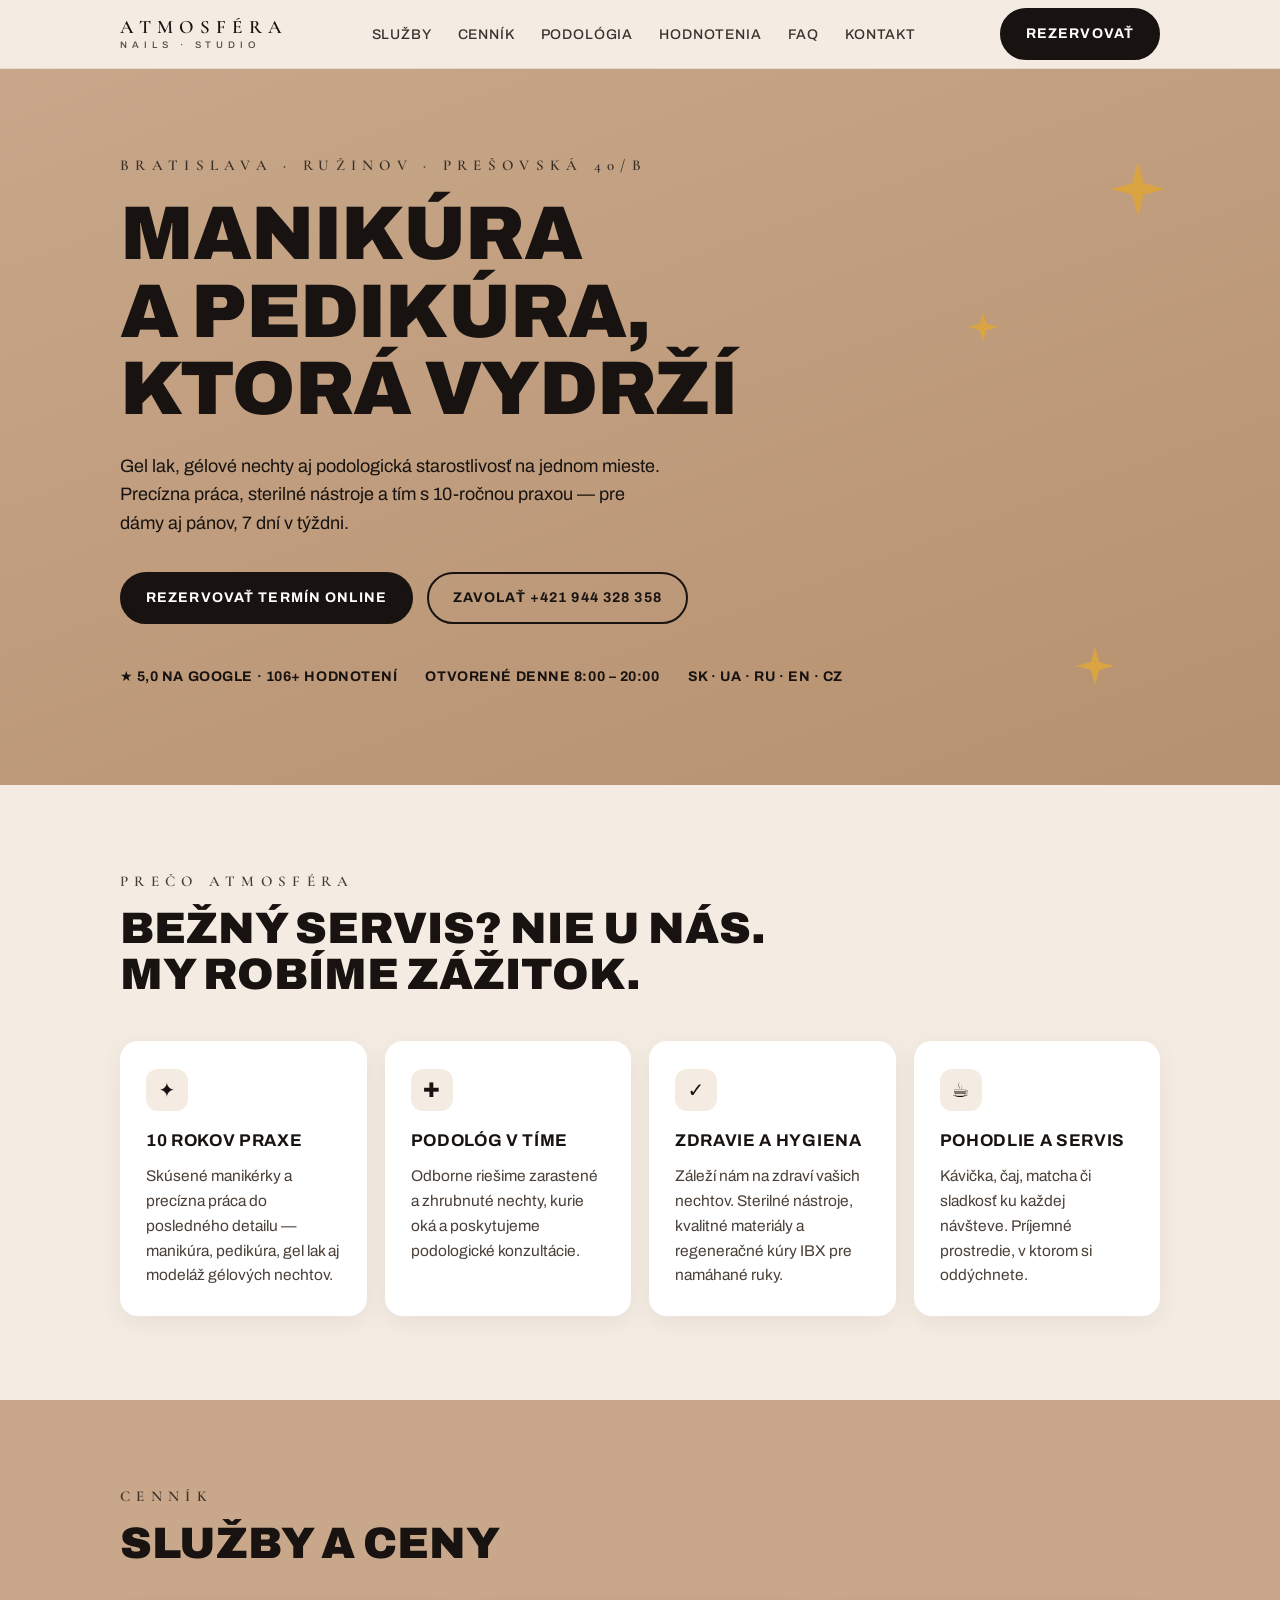
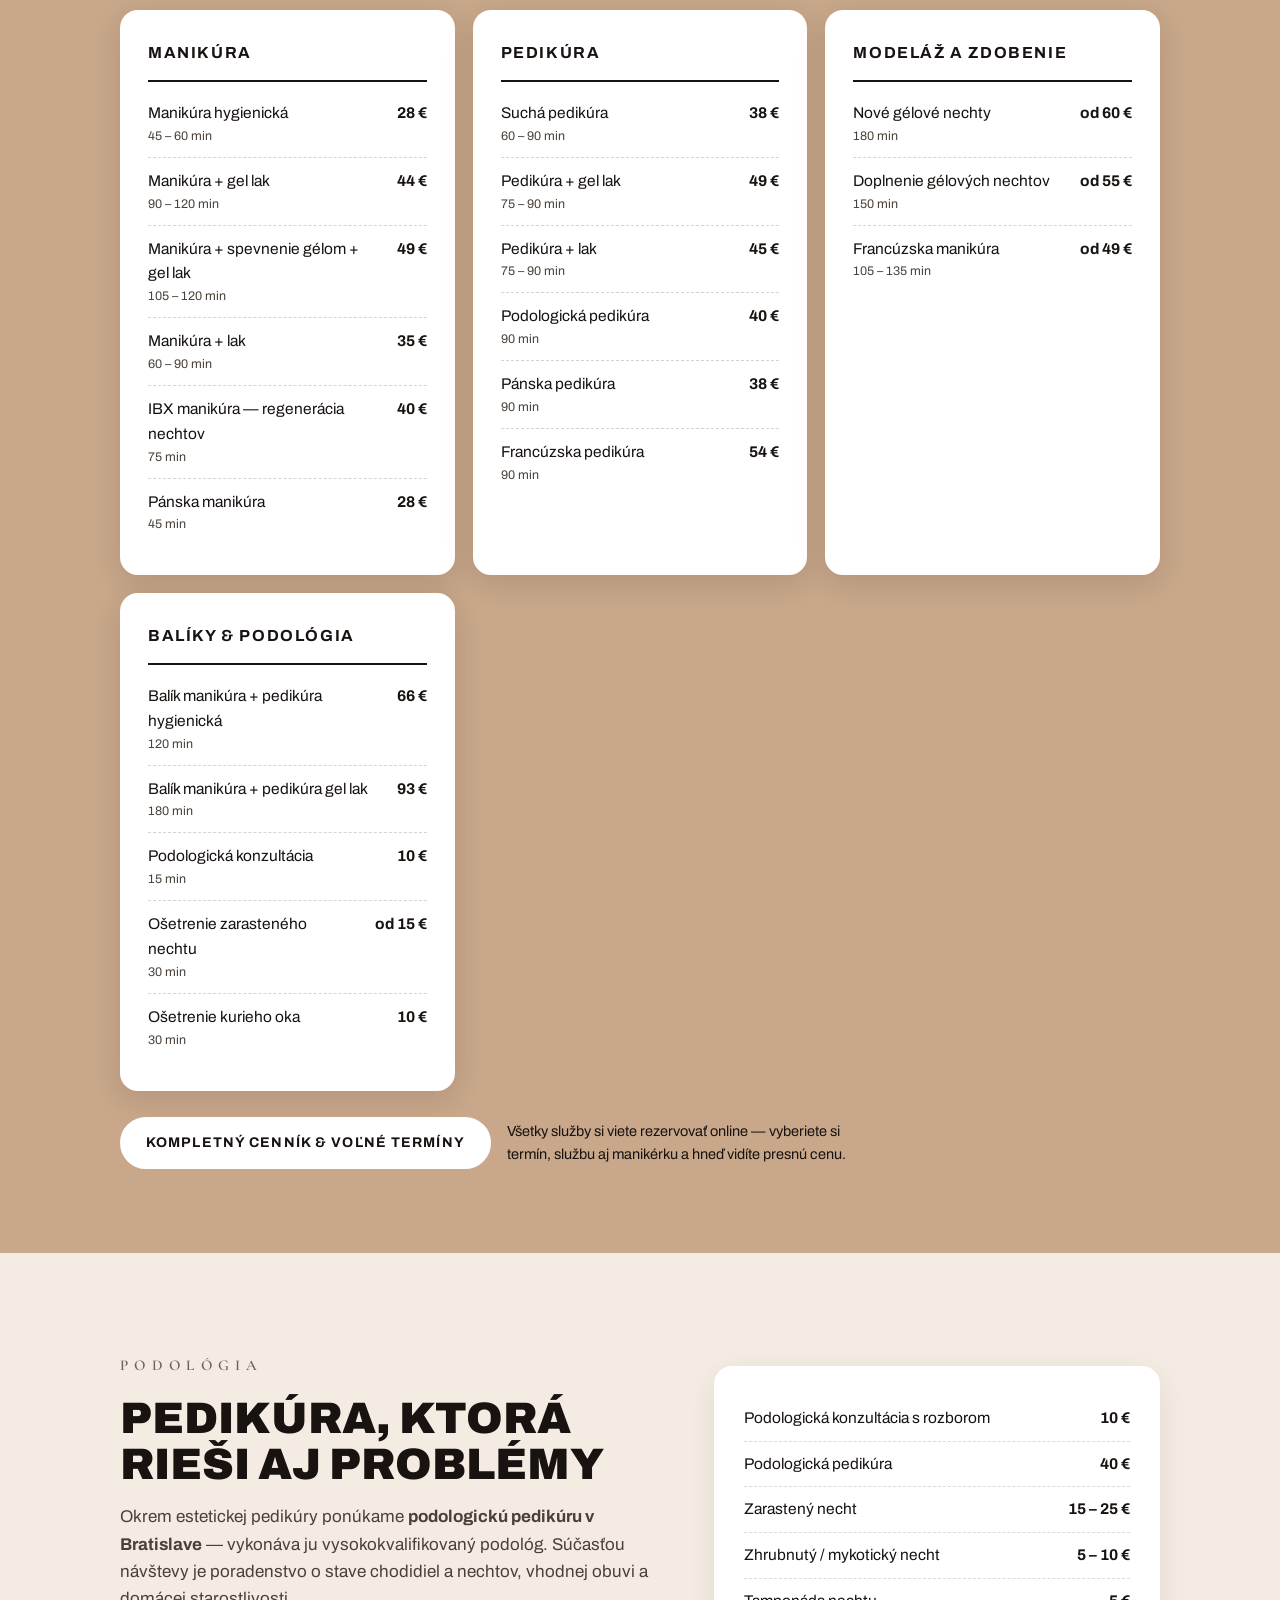
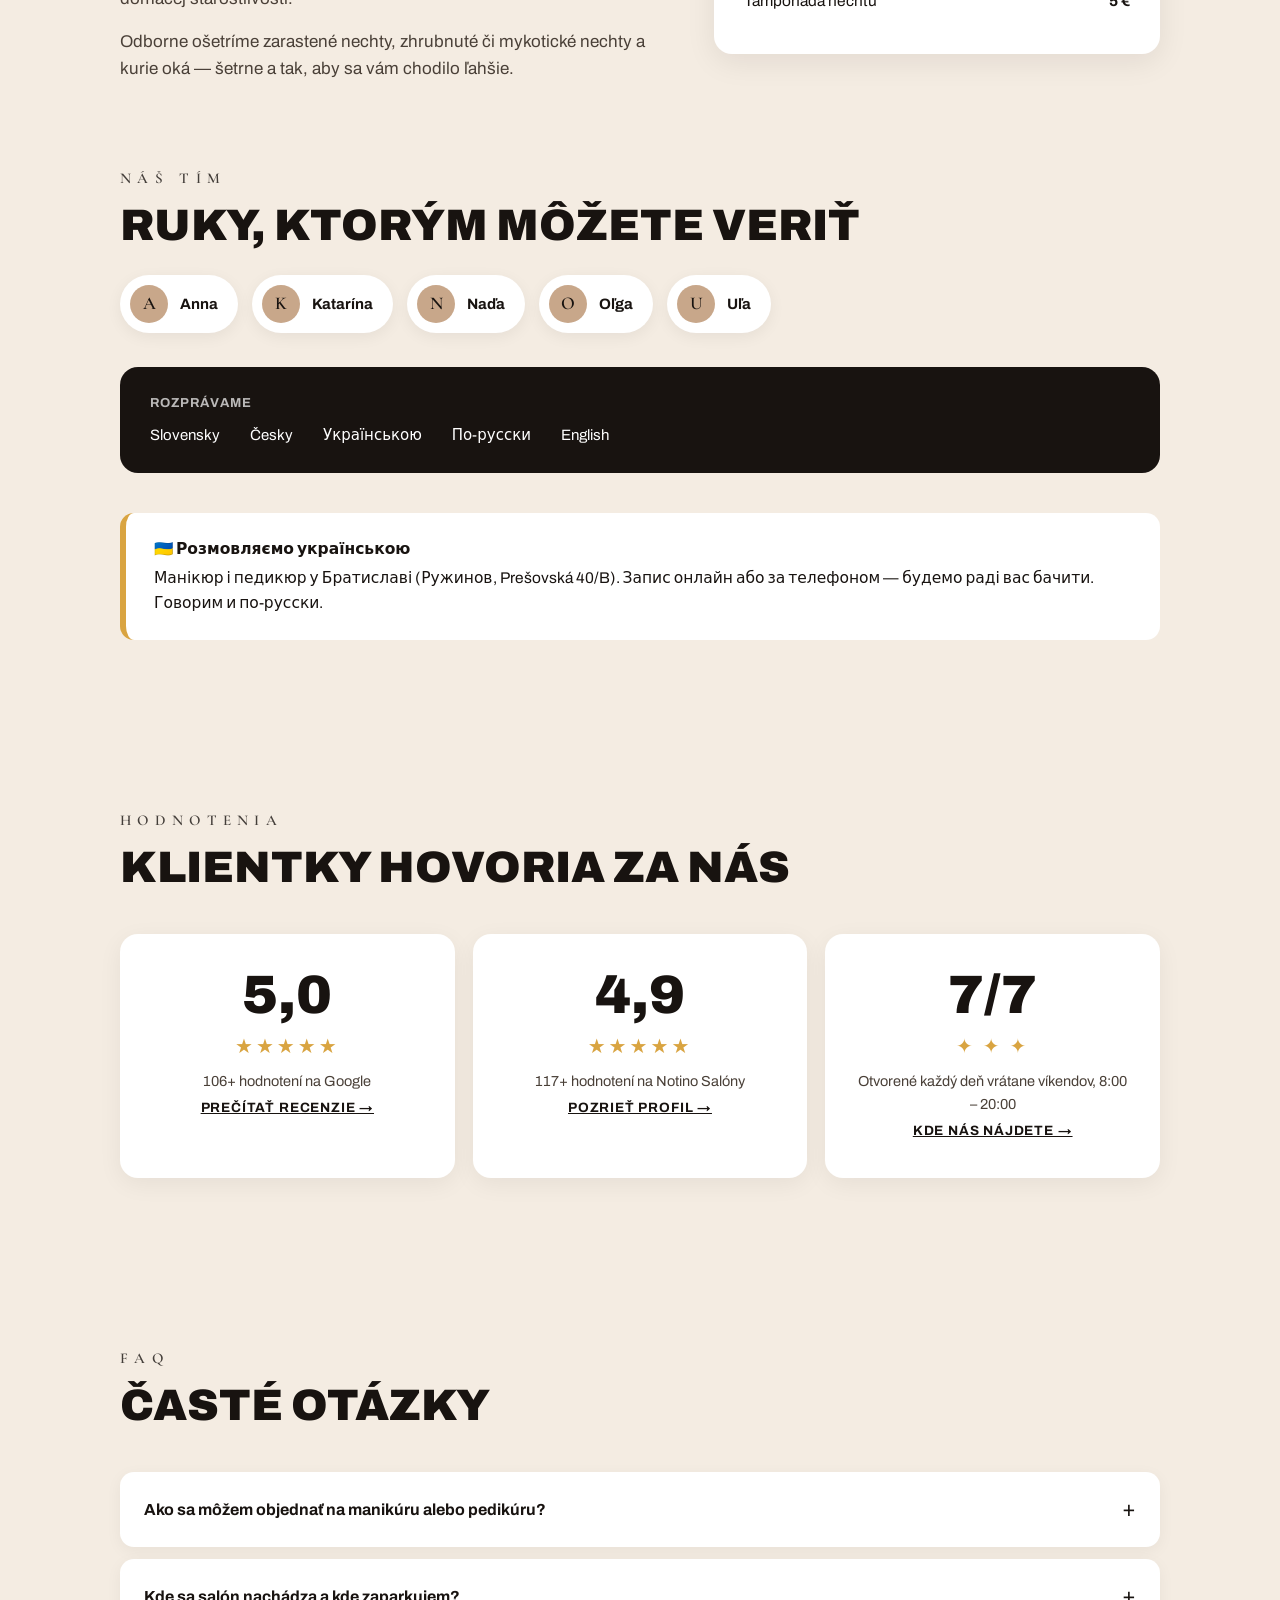
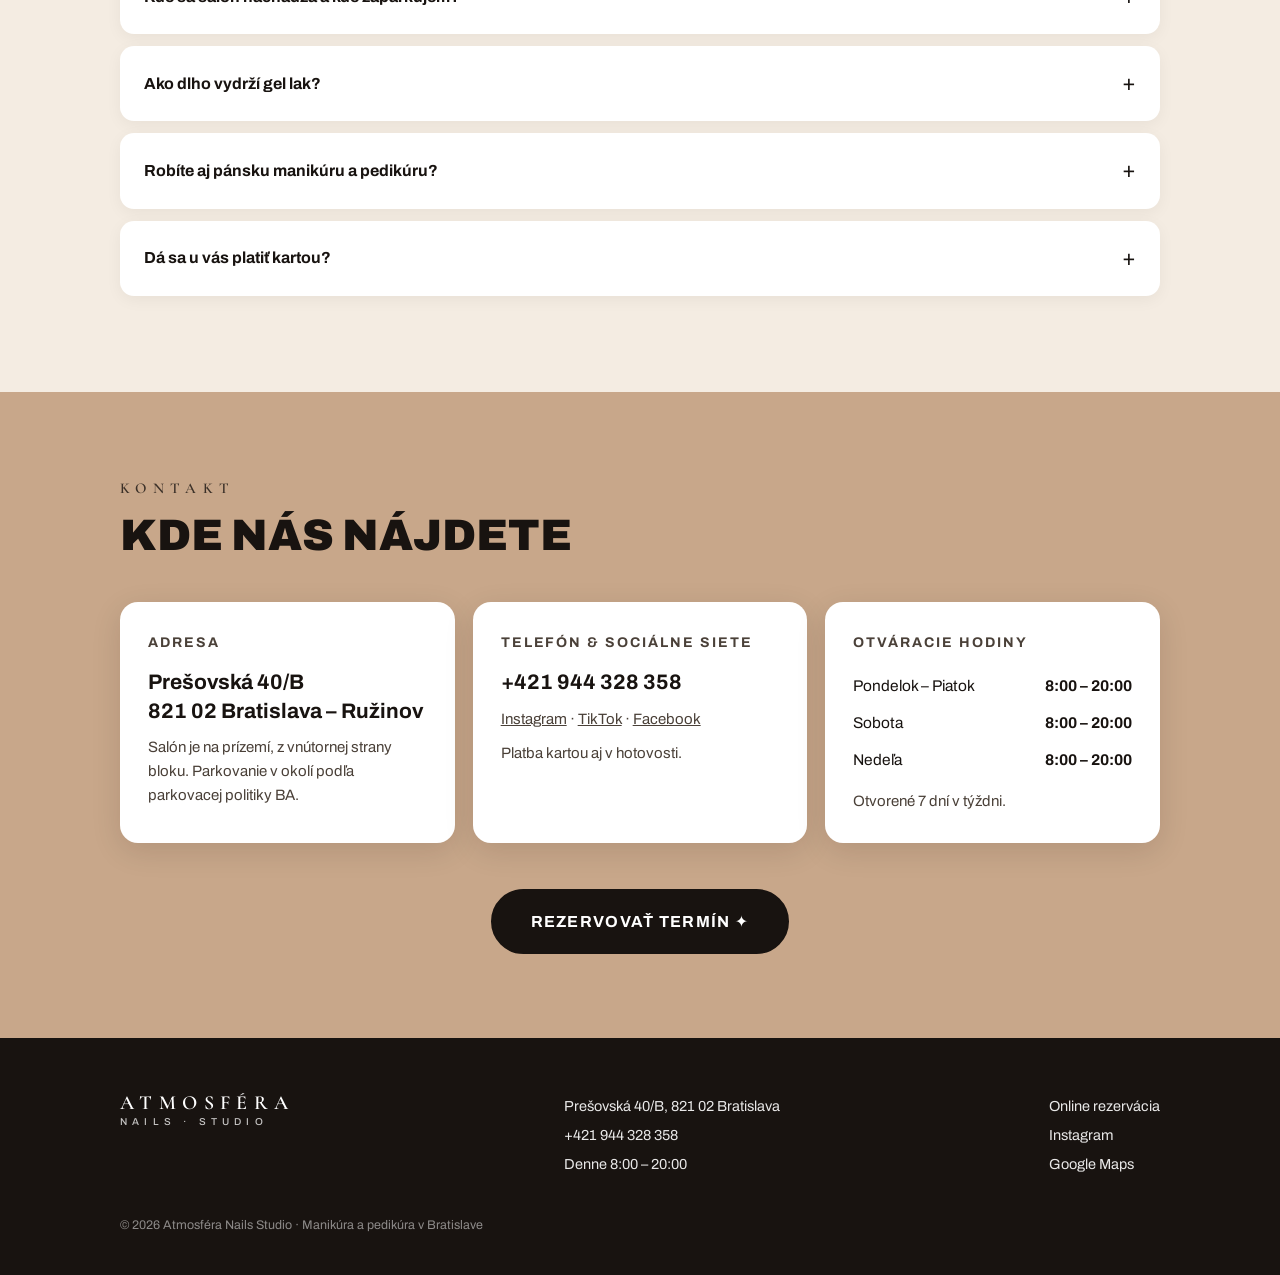
==== index.html @ 150ff20e "Initial" ====
<!DOCTYPE html>
<html lang="sk">
<head>
<meta charset="UTF-8">
<meta name="viewport" content="width=device-width, initial-scale=1.0">
<title>Manikúra a pedikúra Bratislava – Ružinov | Atmosféra Nails Studio</title>
<meta name="description" content="Manikúra, pedikúra, gel lak, gélové nechty a podologická starostlivosť v Bratislave – Ružinov, Prešovská 40B. Otvorené 7 dní v týždni 8:00 – 20:00. ★ 5,0 na Google. Rezervujte si termín online.">
<link rel="canonical" href="https://atmosferanails.sk/">

<meta property="og:type" content="website">
<meta property="og:locale" content="sk_SK">
<meta property="og:site_name" content="Atmosféra Nails Studio">
<meta property="og:title" content="Manikúra a pedikúra Bratislava | Atmosféra Nails Studio">
<meta property="og:description" content="Gel lak, gélové nechty aj podologická pedikúra na jednom mieste. Ružinov, Prešovská 40B. Otvorené denne 8:00 – 20:00.">
<meta property="og:url" content="https://atmosferanails.sk/">
<meta property="og:image" content="https://atmosferanails.sk/og.png">
<meta name="twitter:card" content="summary_large_image">

<meta name="theme-color" content="#C8A78A">
<link rel="icon" href="data:image/svg+xml,%3Csvg xmlns='http://www.w3.org/2000/svg' viewBox='0 0 64 64'%3E%3Ccircle cx='32' cy='32' r='32' fill='%23C8A78A'/%3E%3Ctext x='32' y='44' font-family='Georgia,serif' font-size='34' text-anchor='middle' fill='%23181310'%3EA%3C/text%3E%3C/svg%3E">

<link rel="preconnect" href="https://fonts.googleapis.com">
<link rel="preconnect" href="https://fonts.gstatic.com" crossorigin>
<link href="https://fonts.googleapis.com/css2?family=Archivo:wght@400;500;700;900&family=Cormorant+Garamond:wght@500;600&display=swap" rel="stylesheet">

<script type="application/ld+json">
{
  "@context": "https://schema.org",
  "@type": "NailSalon",
  "@id": "https://atmosferanails.sk/#salon",
  "name": "Atmosféra Nails Studio",
  "url": "https://atmosferanails.sk/",
  "image": "https://atmosferanails.sk/og.png",
  "telephone": "+421944328358",
  "priceRange": "€€",
  "currenciesAccepted": "EUR",
  "paymentAccepted": "Cash, Credit Card",
  "address": {
    "@type": "PostalAddress",
    "streetAddress": "Prešovská 40/B",
    "addressLocality": "Bratislava",
    "addressRegion": "Bratislavský kraj",
    "postalCode": "821 02",
    "addressCountry": "SK"
  },
  "geo": { "@type": "GeoCoordinates", "latitude": 48.1606684, "longitude": 17.14535 },
  "hasMap": "https://maps.google.com/?q=48.1606684,17.14535",
  "openingHoursSpecification": [{
    "@type": "OpeningHoursSpecification",
    "dayOfWeek": ["Monday","Tuesday","Wednesday","Thursday","Friday","Saturday","Sunday"],
    "opens": "08:00",
    "closes": "20:00"
  }],
  "areaServed": "Bratislava",
  "knowsLanguage": ["sk","cs","uk","ru","en"],
  "sameAs": [
    "https://www.instagram.com/atmosfera.nails.ba/",
    "https://www.tiktok.com/@atmosfera.nails.b",
    "https://www.facebook.com/share/1B512vYPuY/"
  ],
  "makesOffer": [
    { "@type": "Offer", "itemOffered": { "@type": "Service", "name": "Manikúra hygienická" }, "price": "28", "priceCurrency": "EUR" },
    { "@type": "Offer", "itemOffered": { "@type": "Service", "name": "Manikúra + gel lak" }, "price": "44", "priceCurrency": "EUR" },
    { "@type": "Offer", "itemOffered": { "@type": "Service", "name": "Pedikúra + gel lak" }, "price": "49", "priceCurrency": "EUR" },
    { "@type": "Offer", "itemOffered": { "@type": "Service", "name": "Podologická pedikúra" }, "price": "40", "priceCurrency": "EUR" },
    { "@type": "Offer", "itemOffered": { "@type": "Service", "name": "Nové gélové nechty" }, "price": "60", "priceCurrency": "EUR" }
  ]
}
</script>

<script type="application/ld+json">
{
  "@context": "https://schema.org",
  "@type": "FAQPage",
  "mainEntity": [
    {
      "@type": "Question",
      "name": "Ako sa môžem objednať na manikúru alebo pedikúru?",
      "acceptedAnswer": { "@type": "Answer", "text": "Najrýchlejšie online cez rezervačný systém Notino Salóny, kde vidíte voľné termíny v reálnom čase. Objednať sa môžete aj telefonicky na +421 944 328 358 alebo správou na Instagrame @atmosfera.nails.ba." }
    },
    {
      "@type": "Question",
      "name": "Kde sa salón nachádza a kde zaparkujem?",
      "acceptedAnswer": { "@type": "Answer", "text": "Nájdete nás na adrese Prešovská 40/B v Bratislave – Ružinove, na prízemí z vnútornej strany bloku. Parkovanie je možné v okolí podľa parkovacej politiky mesta Bratislava." }
    },
    {
      "@type": "Question",
      "name": "Ako dlho vydrží gel lak?",
      "acceptedAnswer": { "@type": "Answer", "text": "Gel lak bežne vydrží 2 až 3 týždne. Odporúčame ho meniť každé 2 – 3 týždne, aby nechty zostali zdravé a manikúra vyzerala stále upravene." }
    },
    {
      "@type": "Question",
      "name": "Robíte aj pánsku manikúru a pedikúru?",
      "acceptedAnswer": { "@type": "Answer", "text": "Áno, ponúkame pánsku manikúru aj pánsku pedikúru. Postaráme sa o upravené ruky a nohy pre dámy aj pánov." }
    },
    {
      "@type": "Question",
      "name": "Dá sa u vás platiť kartou?",
      "acceptedAnswer": { "@type": "Answer", "text": "Áno, akceptujeme platbu kartou aj v hotovosti." }
    }
  ]
}
</script>

<style>
:root{
  --caramel:#C8A78A;
  --caramel-deep:#B6916F;
  --sand:#F4ECE2;
  --paper:#FFFFFF;
  --ink:#181310;
  --ink-soft:#4A4038;
  --gold:#D9A441;
  --radius:18px;
  --maxw:1080px;
}
*{margin:0;padding:0;box-sizing:border-box}
html{scroll-behavior:smooth}
@media (prefers-reduced-motion:reduce){html{scroll-behavior:auto}*,*::before,*::after{animation:none!important;transition:none!important}}
body{
  font-family:'Archivo',system-ui,-apple-system,sans-serif;
  background:var(--sand);
  color:var(--ink);
  line-height:1.6;
  font-size:17px;
}
img,svg{display:block}
a{color:inherit}

.wrap{max-width:var(--maxw);margin:0 auto;padding:0 20px}

/* ---------- brand wordmark ---------- */
.wordmark{
  font-family:'Cormorant Garamond',Georgia,serif;
  font-weight:600;
  letter-spacing:.32em;
  text-transform:uppercase;
  text-decoration:none;
  line-height:1.1;
}
.wordmark small{
  display:block;
  font-family:'Archivo',sans-serif;
  font-weight:500;
  font-size:.5em;
  letter-spacing:.52em;
  opacity:.75;
  margin-top:2px;
}

/* ---------- header ---------- */
header{
  position:sticky;top:0;z-index:50;
  background:rgba(244,236,226,.92);
  backdrop-filter:blur(8px);
  border-bottom:1px solid rgba(24,19,16,.08);
}
.nav{
  display:flex;align-items:center;justify-content:space-between;
  height:68px;
}
.nav .wordmark{font-size:19px;color:var(--ink)}
.nav-links{display:flex;gap:26px;align-items:center;list-style:none}
.nav-links a{
  text-decoration:none;font-weight:500;font-size:14px;
  letter-spacing:.06em;text-transform:uppercase;
  opacity:.85;
}
.nav-links a:hover{opacity:1}
.btn{
  display:inline-block;
  background:var(--ink);color:#fff;
  text-decoration:none;
  font-weight:700;font-size:14px;
  letter-spacing:.08em;text-transform:uppercase;
  padding:13px 24px;border-radius:999px;
  border:2px solid var(--ink);
  transition:transform .15s ease, background .15s ease;
}
.btn:hover{transform:translateY(-2px)}
.btn.ghost{background:transparent;color:var(--ink)}
.btn.light{background:#fff;color:var(--ink);border-color:#fff}
.menu-toggle{display:none;background:none;border:0;font-size:26px;cursor:pointer;color:var(--ink)}

/* ---------- hero ---------- */
.hero{
  background:linear-gradient(160deg,var(--caramel) 0%,var(--caramel-deep) 100%);
  position:relative;overflow:hidden;
}
.hero .wrap{
  padding-top:84px;padding-bottom:96px;
  position:relative;z-index:2;
}
.eyebrow{
  font-family:'Cormorant Garamond',Georgia,serif;
  font-weight:600;font-size:15px;
  letter-spacing:.42em;text-transform:uppercase;
  color:var(--ink);opacity:.8;
  margin-bottom:18px;
}
h1{
  font-weight:900;
  font-size:clamp(38px,6.4vw,76px);
  line-height:1.02;
  text-transform:uppercase;
  letter-spacing:-.01em;
  max-width:14ch;
}
.hero p.lead{
  margin-top:24px;max-width:54ch;
  font-size:18px;color:var(--ink);
}
.hero-cta{display:flex;gap:14px;flex-wrap:wrap;margin-top:34px}
.trust{
  display:flex;gap:10px 28px;flex-wrap:wrap;
  margin-top:42px;
  font-weight:700;font-size:14px;letter-spacing:.04em;text-transform:uppercase;
}
.trust span{display:flex;align-items:center;gap:8px}
.spark{position:absolute;color:var(--gold);z-index:1;pointer-events:none}
.spark svg{width:100%;height:100%}
.spark.s1{width:54px;top:13%;right:9%;animation:tw 3.4s ease-in-out infinite}
.spark.s2{width:30px;top:34%;right:22%;animation:tw 4.2s 1.1s ease-in-out infinite}
.spark.s3{width:38px;bottom:14%;right:13%;animation:tw 3.8s .6s ease-in-out infinite}
@keyframes tw{0%,100%{opacity:.55;transform:scale(.92)}50%{opacity:1;transform:scale(1.06)}}

/* ---------- sections ---------- */
section{padding:84px 0}
.sec-head{margin-bottom:44px}
h2{
  font-weight:900;text-transform:uppercase;
  font-size:clamp(28px,4vw,44px);line-height:1.05;
}
.sec-head .eyebrow{margin-bottom:12px}

/* why cards */
.cards{display:grid;grid-template-columns:repeat(auto-fit,minmax(230px,1fr));gap:18px}
.card{
  background:var(--paper);border-radius:var(--radius);
  padding:28px 26px;
  box-shadow:0 6px 24px rgba(24,19,16,.06);
}
.card h3{font-size:17px;text-transform:uppercase;letter-spacing:.04em;margin-bottom:10px}
.card p{font-size:15.5px;color:var(--ink-soft)}
.card .ic{
  width:42px;height:42px;border-radius:12px;
  background:var(--sand);
  display:flex;align-items:center;justify-content:center;
  margin-bottom:16px;font-size:20px;
}

/* ---------- pricing ---------- */
#cennik{background:var(--caramel)}
#cennik h2,#cennik .eyebrow{color:var(--ink)}
.price-grid{display:grid;grid-template-columns:repeat(auto-fit,minmax(300px,1fr));gap:18px}
.price-card{
  background:var(--paper);border-radius:var(--radius);
  padding:30px 28px;
  box-shadow:0 8px 30px rgba(24,19,16,.12);
}
.price-card h3{
  font-size:16px;text-transform:uppercase;letter-spacing:.1em;
  padding-bottom:14px;margin-bottom:8px;
  border-bottom:2px solid var(--ink);
}
.price-row{
  display:flex;align-items:baseline;gap:8px;
  padding:11px 0;
  border-bottom:1px dashed rgba(24,19,16,.18);
  font-size:15.5px;
}
.price-row:last-child{border-bottom:0}
.price-row .nm{flex-shrink:1}
.price-row .dots{flex:1;border-bottom:1px dotted rgba(24,19,16,.0)}
.price-row .pr{font-weight:700;white-space:nowrap}
.price-row .tm{display:block;font-size:12.5px;color:var(--ink-soft);font-weight:400}
.price-note{margin-top:26px;display:flex;gap:16px;align-items:center;flex-wrap:wrap}
.price-note p{font-size:14.5px;max-width:46ch}

/* ---------- podology ---------- */
.split{display:grid;grid-template-columns:1.1fr .9fr;gap:48px;align-items:center}
.split p{margin-top:16px;color:var(--ink-soft)}
.bubble{
  background:var(--paper);border-radius:var(--radius);
  padding:30px;box-shadow:0 8px 30px rgba(24,19,16,.08);
  font-size:15.5px;
}
.bubble ul{list-style:none}
.bubble li{padding:10px 0;border-bottom:1px dashed rgba(24,19,16,.15);display:flex;justify-content:space-between;gap:12px}
.bubble li:last-child{border-bottom:0}
.bubble li b{white-space:nowrap}

/* ---------- team / languages ---------- */
.team-row{display:flex;gap:14px;flex-wrap:wrap;margin-top:26px}
.tm-chip{
  background:var(--paper);border-radius:999px;
  padding:10px 20px 10px 10px;
  display:flex;align-items:center;gap:12px;
  font-weight:700;font-size:15px;
  box-shadow:0 4px 16px rgba(24,19,16,.06);
}
.tm-chip i{
  width:38px;height:38px;border-radius:50%;
  background:var(--caramel);color:var(--ink);
  display:flex;align-items:center;justify-content:center;
  font-style:normal;font-family:'Cormorant Garamond',serif;font-weight:600;font-size:18px;
}
.langs{
  margin-top:34px;background:var(--ink);color:#fff;
  border-radius:var(--radius);padding:26px 30px;
  display:flex;gap:10px 30px;flex-wrap:wrap;align-items:center;
  font-size:15px;
}
.langs b{text-transform:uppercase;letter-spacing:.08em;font-size:13px;opacity:.7;width:100%}

/* ---------- reviews ---------- */
#hodnotenia{background:var(--sand)}
.rate-band{
  display:grid;grid-template-columns:repeat(auto-fit,minmax(240px,1fr));gap:18px;
}
.rate-card{
  background:var(--paper);border-radius:var(--radius);
  padding:34px 28px;text-align:center;
  box-shadow:0 6px 24px rgba(24,19,16,.06);
}
.rate-card .num{font-weight:900;font-size:54px;line-height:1}
.rate-card .stars{color:var(--gold);font-size:20px;letter-spacing:3px;margin:8px 0}
.rate-card p{font-size:14.5px;color:var(--ink-soft)}
.rate-card a{font-weight:700;font-size:13.5px;text-transform:uppercase;letter-spacing:.06em}

/* ---------- FAQ ---------- */
.faq details{
  background:var(--paper);border-radius:14px;
  margin-bottom:12px;
  box-shadow:0 4px 16px rgba(24,19,16,.05);
  overflow:hidden;
}
.faq summary{
  cursor:pointer;list-style:none;
  padding:20px 24px;
  font-weight:700;font-size:16px;
  display:flex;justify-content:space-between;gap:16px;align-items:center;
}
.faq summary::-webkit-details-marker{display:none}
.faq summary::after{content:"+";font-size:22px;font-weight:400;transition:transform .2s}
.faq details[open] summary::after{transform:rotate(45deg)}
.faq .ans{padding:0 24px 22px;color:var(--ink-soft);font-size:15.5px;max-width:70ch}

/* ---------- contact ---------- */
#kontakt{background:var(--caramel)}
.contact-grid{display:grid;grid-template-columns:repeat(auto-fit,minmax(280px,1fr));gap:18px}
.contact-card{background:var(--paper);border-radius:var(--radius);padding:30px 28px;box-shadow:0 8px 30px rgba(24,19,16,.12)}
.contact-card h3{font-size:14px;text-transform:uppercase;letter-spacing:.14em;margin-bottom:14px;color:var(--ink-soft)}
.contact-card .big{font-size:21px;font-weight:700;line-height:1.35;text-decoration:none;display:block}
.contact-card p{font-size:15px;color:var(--ink-soft);margin-top:10px}
.hours{width:100%;font-size:15.5px;border-collapse:collapse}
.hours td{padding:6px 0}
.hours td:last-child{text-align:right;font-weight:700}
.cta-final{margin-top:46px;text-align:center}
.cta-final .btn{font-size:16px;padding:18px 38px}

/* ---------- UA note ---------- */
.ua-note{
  margin-top:40px;
  background:var(--paper);
  border-left:6px solid var(--gold);
  border-radius:14px;
  padding:24px 28px;
  font-size:15.5px;
}
.ua-note b{display:block;margin-bottom:4px}

/* ---------- footer ---------- */
footer{background:var(--ink);color:#fff;padding:54px 0 40px}
.foot{display:flex;justify-content:space-between;gap:30px;flex-wrap:wrap;align-items:flex-start}
.foot .wordmark{font-size:20px;color:#fff}
.foot-col{font-size:14.5px;line-height:2;opacity:.9}
.foot-col a{text-decoration:none}
.foot-col a:hover{text-decoration:underline}
.copy{margin-top:36px;font-size:12.5px;opacity:.5}

/* ---------- responsive ---------- */
@media(max-width:860px){
  .split{grid-template-columns:1fr}
  .nav-links{
    display:none;
    position:absolute;top:68px;left:0;right:0;
    background:var(--sand);
    flex-direction:column;gap:0;
    padding:10px 20px 24px;
    border-bottom:1px solid rgba(24,19,16,.1);
  }
  .nav-links.open{display:flex}
  .nav-links li{width:100%}
  .nav-links a{display:block;padding:13px 0;font-size:16px}
  .menu-toggle{display:block}
  section{padding:64px 0}
  .hero .wrap{padding-top:60px;padding-bottom:72px}
}
</style>
</head>
<body>

<header>
  <div class="wrap nav">
    <a class="wordmark" href="#top">Atmosféra<small>Nails · Studio</small></a>
    <nav>
      <ul class="nav-links" id="navLinks">
        <li><a href="#sluzby">Služby</a></li>
        <li><a href="#cennik">Cenník</a></li>
        <li><a href="#podologia">Podológia</a></li>
        <li><a href="#hodnotenia">Hodnotenia</a></li>
        <li><a href="#faq">FAQ</a></li>
        <li><a href="#kontakt">Kontakt</a></li>
      </ul>
    </nav>
    <div style="display:flex;gap:12px;align-items:center">
      <a class="btn" href="https://www.notino.sk/salony/atmosfera-nails-studio/" target="_blank" rel="noopener">Rezervovať</a>
      <button class="menu-toggle" id="menuToggle" aria-label="Menu" aria-expanded="false">☰</button>
    </div>
  </div>
</header>

<main id="top">

<!-- ============ HERO ============ -->
<div class="hero">
  <div class="spark s1"><svg viewBox="0 0 24 24" fill="currentColor"><path d="M12 0l2.6 9.4L24 12l-9.4 2.6L12 24l-2.6-9.4L0 12l9.4-2.6z"/></svg></div>
  <div class="spark s2"><svg viewBox="0 0 24 24" fill="currentColor"><path d="M12 0l2.6 9.4L24 12l-9.4 2.6L12 24l-2.6-9.4L0 12l9.4-2.6z"/></svg></div>
  <div class="spark s3"><svg viewBox="0 0 24 24" fill="currentColor"><path d="M12 0l2.6 9.4L24 12l-9.4 2.6L12 24l-2.6-9.4L0 12l9.4-2.6z"/></svg></div>

  <div class="wrap">
    <p class="eyebrow">Bratislava · Ružinov · Prešovská 40/B</p>
    <h1>Manikúra a&nbsp;pedikúra, ktorá vydrží</h1>
    <p class="lead">Gel lak, gélové nechty aj podologická starostlivosť na jednom mieste. Precízna práca, sterilné nástroje a tím s 10‑ročnou praxou — pre dámy aj pánov, 7 dní v týždni.</p>
    <div class="hero-cta">
      <a class="btn" href="https://www.notino.sk/salony/atmosfera-nails-studio/" target="_blank" rel="noopener">Rezervovať termín online</a>
      <a class="btn ghost" href="tel:+421944328358">Zavolať +421 944 328 358</a>
    </div>
    <div class="trust">
      <span>★ 5,0 na Google · 106+ hodnotení</span>
      <span>Otvorené denne 8:00 – 20:00</span>
      <span>SK · UA · RU · EN · CZ</span>
    </div>
  </div>
</div>

<!-- ============ WHY ============ -->
<section id="sluzby">
  <div class="wrap">
    <div class="sec-head">
      <p class="eyebrow">Prečo Atmosféra</p>
      <h2>Bežný servis? Nie u nás.<br>My robíme zážitok.</h2>
    </div>
    <div class="cards">
      <div class="card">
        <div class="ic">✦</div>
        <h3>10 rokov praxe</h3>
        <p>Skúsené manikérky a precízna práca do posledného detailu — manikúra, pedikúra, gel lak aj modeláž gélových nechtov.</p>
      </div>
      <div class="card">
        <div class="ic">✚</div>
        <h3>Podológ v tíme</h3>
        <p>Odborne riešime zarastené a zhrubnuté nechty, kurie oká a poskytujeme podologické konzultácie.</p>
      </div>
      <div class="card">
        <div class="ic">✓</div>
        <h3>Zdravie a hygiena</h3>
        <p>Záleží nám na zdraví vašich nechtov. Sterilné nástroje, kvalitné materiály a regeneračné kúry IBX pre namáhané ruky.</p>
      </div>
      <div class="card">
        <div class="ic">☕</div>
        <h3>Pohodlie a servis</h3>
        <p>Kávička, čaj, matcha či sladkosť ku každej návšteve. Príjemné prostredie, v ktorom si oddýchnete.</p>
      </div>
    </div>
  </div>
</section>

<!-- ============ PRICING ============ -->
<section id="cennik">
  <div class="wrap">
    <div class="sec-head">
      <p class="eyebrow">Cenník</p>
      <h2>Služby a ceny</h2>
    </div>
    <div class="price-grid">

      <div class="price-card">
        <h3>Manikúra</h3>
        <div class="price-row"><span class="nm">Manikúra hygienická<span class="tm">45 – 60 min</span></span><span class="dots"></span><span class="pr">28 €</span></div>
        <div class="price-row"><span class="nm">Manikúra + gel lak<span class="tm">90 – 120 min</span></span><span class="dots"></span><span class="pr">44 €</span></div>
        <div class="price-row"><span class="nm">Manikúra + spevnenie gélom + gel lak<span class="tm">105 – 120 min</span></span><span class="dots"></span><span class="pr">49 €</span></div>
        <div class="price-row"><span class="nm">Manikúra + lak<span class="tm">60 – 90 min</span></span><span class="dots"></span><span class="pr">35 €</span></div>
        <div class="price-row"><span class="nm">IBX manikúra — regenerácia nechtov<span class="tm">75 min</span></span><span class="dots"></span><span class="pr">40 €</span></div>
        <div class="price-row"><span class="nm">Pánska manikúra<span class="tm">45 min</span></span><span class="dots"></span><span class="pr">28 €</span></div>
      </div>

      <div class="price-card">
        <h3>Pedikúra</h3>
        <div class="price-row"><span class="nm">Suchá pedikúra<span class="tm">60 – 90 min</span></span><span class="dots"></span><span class="pr">38 €</span></div>
        <div class="price-row"><span class="nm">Pedikúra + gel lak<span class="tm">75 – 90 min</span></span><span class="dots"></span><span class="pr">49 €</span></div>
        <div class="price-row"><span class="nm">Pedikúra + lak<span class="tm">75 – 90 min</span></span><span class="dots"></span><span class="pr">45 €</span></div>
        <div class="price-row"><span class="nm">Podologická pedikúra<span class="tm">90 min</span></span><span class="dots"></span><span class="pr">40 €</span></div>
        <div class="price-row"><span class="nm">Pánska pedikúra<span class="tm">90 min</span></span><span class="dots"></span><span class="pr">38 €</span></div>
        <div class="price-row"><span class="nm">Francúzska pedikúra<span class="tm">90 min</span></span><span class="dots"></span><span class="pr">54 €</span></div>
      </div>

      <div class="price-card">
        <h3>Modeláž a zdobenie</h3>
        <div class="price-row"><span class="nm">Nové gélové nechty<span class="tm">180 min</span></span><span class="dots"></span><span class="pr">od 60 €</span></div>
        <div class="price-row"><span class="nm">Doplnenie gélových nechtov<span class="tm">150 min</span></span><span class="dots"></span><span class="pr">od 55 €</span></div>
        <div class="price-row"><span class="nm">Francúzska manikúra<span class="tm">105 – 135 min</span></span><span class="dots"></span><span class="pr">od 49 €</span></div>
      </div>

      <div class="price-card">
        <h3>Balíky &amp; podológia</h3>
        <div class="price-row"><span class="nm">Balík manikúra + pedikúra hygienická<span class="tm">120 min</span></span><span class="dots"></span><span class="pr">66 €</span></div>
        <div class="price-row"><span class="nm">Balík manikúra + pedikúra gel lak<span class="tm">180 min</span></span><span class="dots"></span><span class="pr">93 €</span></div>
        <div class="price-row"><span class="nm">Podologická konzultácia<span class="tm">15 min</span></span><span class="dots"></span><span class="pr">10 €</span></div>
        <div class="price-row"><span class="nm">Ošetrenie zarasteného nechtu<span class="tm">30 min</span></span><span class="dots"></span><span class="pr">od 15 €</span></div>
        <div class="price-row"><span class="nm">Ošetrenie kurieho oka<span class="tm">30 min</span></span><span class="dots"></span><span class="pr">10 €</span></div>
      </div>

    </div>
    <div class="price-note">
      <a class="btn light" href="https://www.notino.sk/salony/atmosfera-nails-studio/" target="_blank" rel="noopener">Kompletný cenník &amp; voľné termíny</a>
      <p>Všetky služby si viete rezervovať online — vyberiete si termín, službu aj manikérku a hneď vidíte presnú cenu.</p>
    </div>
  </div>
</section>

<!-- ============ PODOLOGY ============ -->
<section id="podologia">
  <div class="wrap split">
    <div>
      <p class="eyebrow">Podológia</p>
      <h2>Pedikúra, ktorá rieši aj problémy</h2>
      <p>Okrem estetickej pedikúry ponúkame <strong>podologickú pedikúru v Bratislave</strong> — vykonáva ju vysokokvalifikovaný podológ. Súčasťou návštevy je poradenstvo o stave chodidiel a nechtov, vhodnej obuvi a domácej starostlivosti.</p>
      <p>Odborne ošetríme zarastené nechty, zhrubnuté či mykotické nechty a kurie oká — šetrne a tak, aby sa vám chodilo ľahšie.</p>
    </div>
    <div class="bubble">
      <ul>
        <li><span>Podologická konzultácia s rozborom</span><b>10 €</b></li>
        <li><span>Podologická pedikúra</span><b>40 €</b></li>
        <li><span>Zarastený necht</span><b>15 – 25 €</b></li>
        <li><span>Zhrubnutý / mykotický necht</span><b>5 – 10 €</b></li>
        <li><span>Tamponáda nechtu</span><b>5 €</b></li>
      </ul>
    </div>
  </div>
</section>

<!-- ============ TEAM & LANGUAGES ============ -->
<section id="tim" style="padding-top:0">
  <div class="wrap">
    <div class="sec-head" style="margin-bottom:8px">
      <p class="eyebrow">Náš tím</p>
      <h2>Ruky, ktorým môžete veriť</h2>
    </div>
    <div class="team-row">
      <span class="tm-chip"><i>A</i>Anna</span>
      <span class="tm-chip"><i>K</i>Katarína</span>
      <span class="tm-chip"><i>N</i>Naďa</span>
      <span class="tm-chip"><i>O</i>Oľga</span>
      <span class="tm-chip"><i>U</i>Uľa</span>
    </div>
    <div class="langs">
      <b>Rozprávame</b>
      <span>Slovensky</span><span>Česky</span><span>Українською</span><span>По‑русски</span><span>English</span>
    </div>
    <div class="ua-note">
      <b>🇺🇦 Розмовляємо українською</b>
      Манікюр і педикюр у Братиславі (Ружинов, Prešovská 40/B). Запис онлайн або за телефоном — будемо раді вас бачити. <span style="white-space:nowrap">Говорим и по‑русски.</span>
    </div>
  </div>
</section>

<!-- ============ REVIEWS ============ -->
<section id="hodnotenia">
  <div class="wrap">
    <div class="sec-head">
      <p class="eyebrow">Hodnotenia</p>
      <h2>Klientky hovoria za nás</h2>
    </div>
    <div class="rate-band">
      <div class="rate-card">
        <div class="num">5,0</div>
        <div class="stars">★★★★★</div>
        <p>106+ hodnotení na Google</p>
        <a href="https://maps.google.com/?q=48.1606684,17.14535" target="_blank" rel="noopener">Prečítať recenzie →</a>
      </div>
      <div class="rate-card">
        <div class="num">4,9</div>
        <div class="stars">★★★★★</div>
        <p>117+ hodnotení na Notino Salóny</p>
        <a href="https://www.notino.sk/salony/atmosfera-nails-studio/" target="_blank" rel="noopener">Pozrieť profil →</a>
      </div>
      <div class="rate-card">
        <div class="num">7/7</div>
        <div class="stars">✦ ✦ ✦</div>
        <p>Otvorené každý deň vrátane víkendov, 8:00 – 20:00</p>
        <a href="#kontakt">Kde nás nájdete →</a>
      </div>
    </div>
  </div>
</section>

<!-- ============ FAQ ============ -->
<section id="faq" class="faq">
  <div class="wrap">
    <div class="sec-head">
      <p class="eyebrow">FAQ</p>
      <h2>Časté otázky</h2>
    </div>

    <details>
      <summary>Ako sa môžem objednať na manikúru alebo pedikúru?</summary>
      <p class="ans">Najrýchlejšie online cez rezervačný systém Notino Salóny — vidíte voľné termíny v reálnom čase a vyberiete si aj manikérku. Objednať sa môžete aj telefonicky na <a href="tel:+421944328358">+421 944 328 358</a> alebo správou na Instagrame <a href="https://www.instagram.com/atmosfera.nails.ba/" target="_blank" rel="noopener">@atmosfera.nails.ba</a>.</p>
    </details>

    <details>
      <summary>Kde sa salón nachádza a kde zaparkujem?</summary>
      <p class="ans">Nájdete nás na adrese <strong>Prešovská 40/B, Bratislava – Ružinov</strong>, na prízemí z vnútornej strany bloku. Parkovanie je možné v okolí podľa parkovacej politiky mesta Bratislava.</p>
    </details>

    <details>
      <summary>Ako dlho vydrží gel lak?</summary>
      <p class="ans">Bežne 2 až 3 týždne. Odporúčame gel lak meniť každé 2 – 3 týždne — nechty tak zostanú zdravé a manikúra upravená. Pri slabých či lámavých nechtoch odporúčame regeneračnú kúru IBX.</p>
    </details>

    <details>
      <summary>Robíte aj pánsku manikúru a pedikúru?</summary>
      <p class="ans">Áno. Pánska manikúra stojí 28 € a pánska pedikúra 38 €. Upravené ruky nie sú len pre dámy.</p>
    </details>

    <details>
      <summary>Dá sa u vás platiť kartou?</summary>
      <p class="ans">Áno, akceptujeme platbu kartou aj v hotovosti.</p>
    </details>
  </div>
</section>

<!-- ============ CONTACT ============ -->
<section id="kontakt">
  <div class="wrap">
    <div class="sec-head">
      <p class="eyebrow">Kontakt</p>
      <h2>Kde nás nájdete</h2>
    </div>
    <div class="contact-grid">
      <div class="contact-card">
        <h3>Adresa</h3>
        <a class="big" href="https://maps.google.com/?q=48.1606684,17.14535" target="_blank" rel="noopener">Prešovská 40/B<br>821 02 Bratislava – Ružinov</a>
        <p>Salón je na prízemí, z vnútornej strany bloku. Parkovanie v okolí podľa parkovacej politiky BA.</p>
      </div>
      <div class="contact-card">
        <h3>Telefón &amp; sociálne siete</h3>
        <a class="big" href="tel:+421944328358">+421 944 328 358</a>
        <p>
          <a href="https://www.instagram.com/atmosfera.nails.ba/" target="_blank" rel="noopener">Instagram</a> ·
          <a href="https://www.tiktok.com/@atmosfera.nails.b" target="_blank" rel="noopener">TikTok</a> ·
          <a href="https://www.facebook.com/share/1B512vYPuY/" target="_blank" rel="noopener">Facebook</a>
        </p>
        <p>Platba kartou aj v hotovosti.</p>
      </div>
      <div class="contact-card">
        <h3>Otváracie hodiny</h3>
        <table class="hours">
          <tr><td>Pondelok – Piatok</td><td>8:00 – 20:00</td></tr>
          <tr><td>Sobota</td><td>8:00 – 20:00</td></tr>
          <tr><td>Nedeľa</td><td>8:00 – 20:00</td></tr>
        </table>
        <p>Otvorené 7 dní v týždni.</p>
      </div>
    </div>
    <div class="cta-final">
      <a class="btn" href="https://www.notino.sk/salony/atmosfera-nails-studio/" target="_blank" rel="noopener">Rezervovať termín ✦</a>
    </div>
  </div>
</section>

</main>

<footer>
  <div class="wrap">
    <div class="foot">
      <a class="wordmark" href="#top">Atmosféra<small>Nails · Studio</small></a>
      <div class="foot-col">
        Prešovská 40/B, 821 02 Bratislava<br>
        <a href="tel:+421944328358">+421 944 328 358</a><br>
        Denne 8:00 – 20:00
      </div>
      <div class="foot-col">
        <a href="https://www.notino.sk/salony/atmosfera-nails-studio/" target="_blank" rel="noopener">Online rezervácia</a><br>
        <a href="https://www.instagram.com/atmosfera.nails.ba/" target="_blank" rel="noopener">Instagram</a><br>
        <a href="https://maps.google.com/?q=48.1606684,17.14535" target="_blank" rel="noopener">Google Maps</a>
      </div>
    </div>
    <p class="copy">© <span id="yr">2026</span> Atmosféra Nails Studio · Manikúra a pedikúra v Bratislave</p>
  </div>
</footer>

<script>
document.getElementById('yr').textContent = new Date().getFullYear();
const t = document.getElementById('menuToggle');
const n = document.getElementById('navLinks');
t.addEventListener('click', () => {
  const open = n.classList.toggle('open');
  t.setAttribute('aria-expanded', open);
});
n.addEventListener('click', e => {
  if (e.target.tagName === 'A') { n.classList.remove('open'); t.setAttribute('aria-expanded','false'); }
});
</script>

</body>
</html>
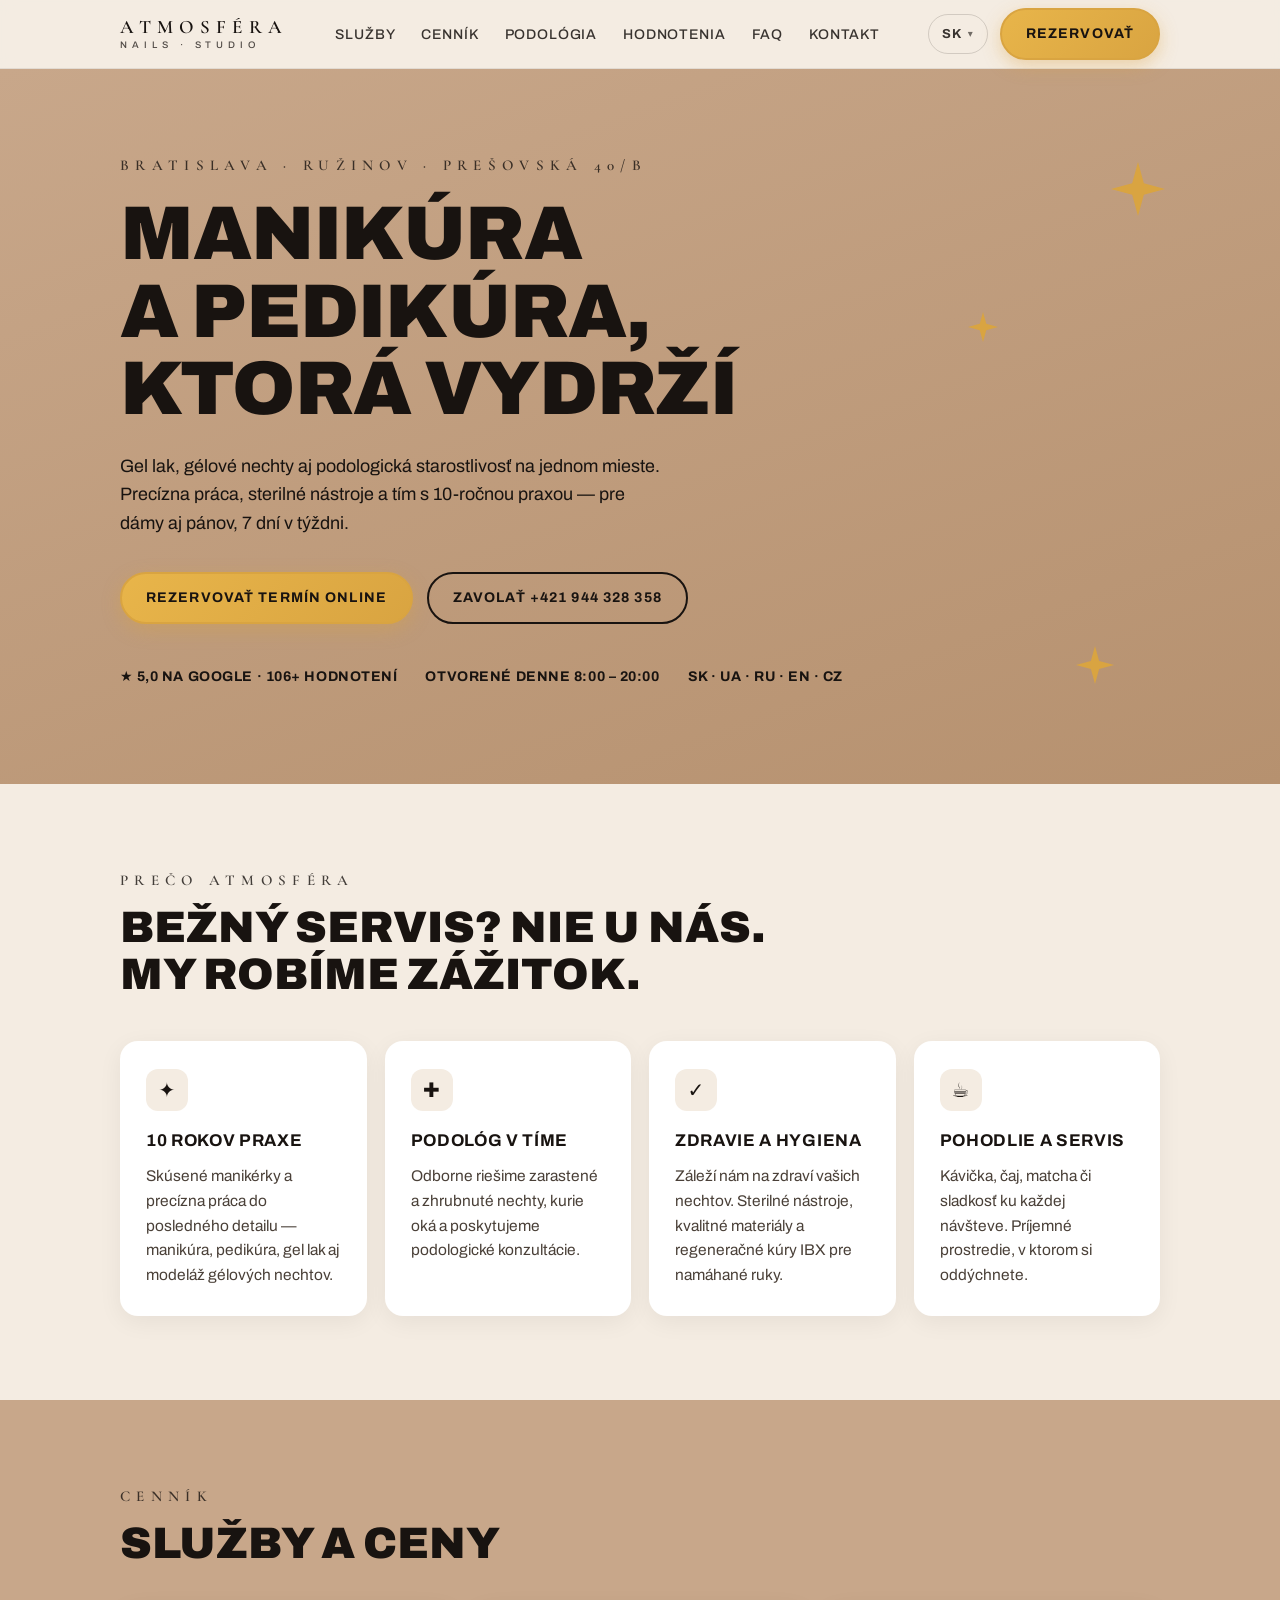
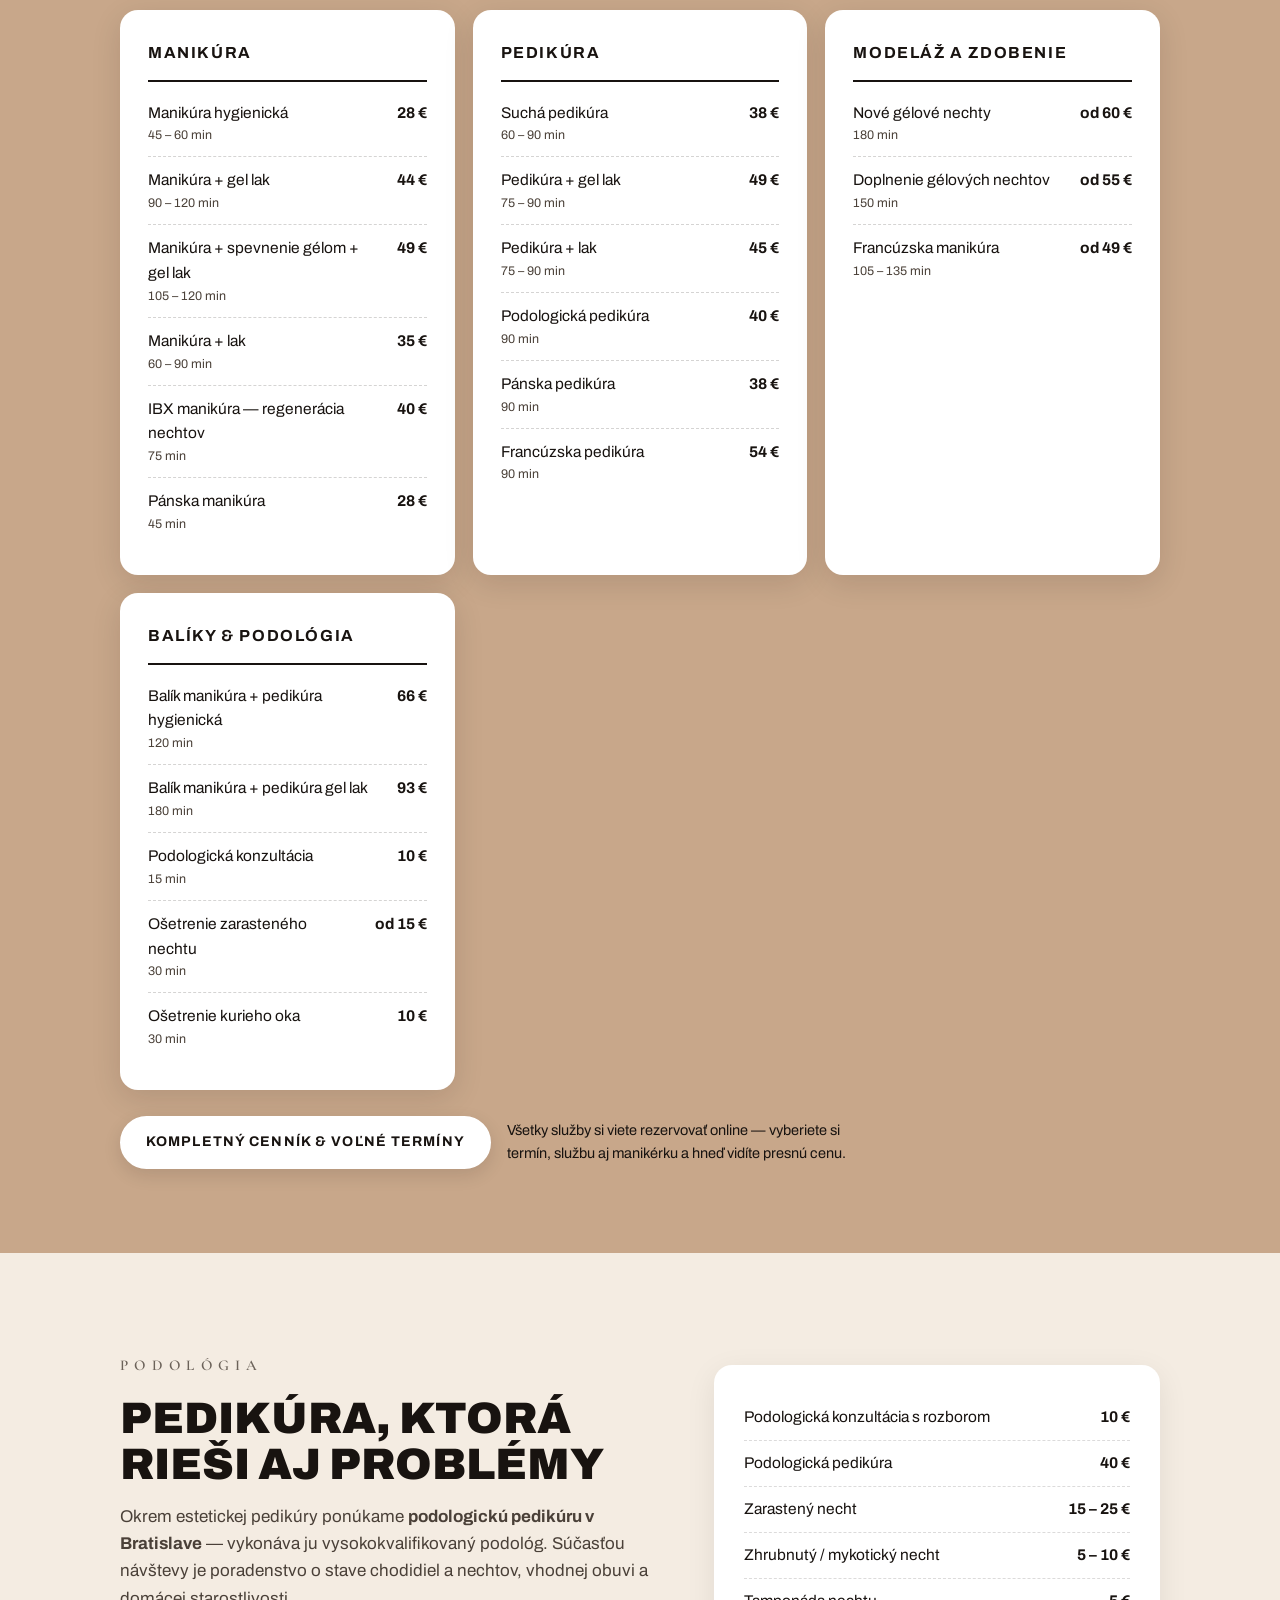
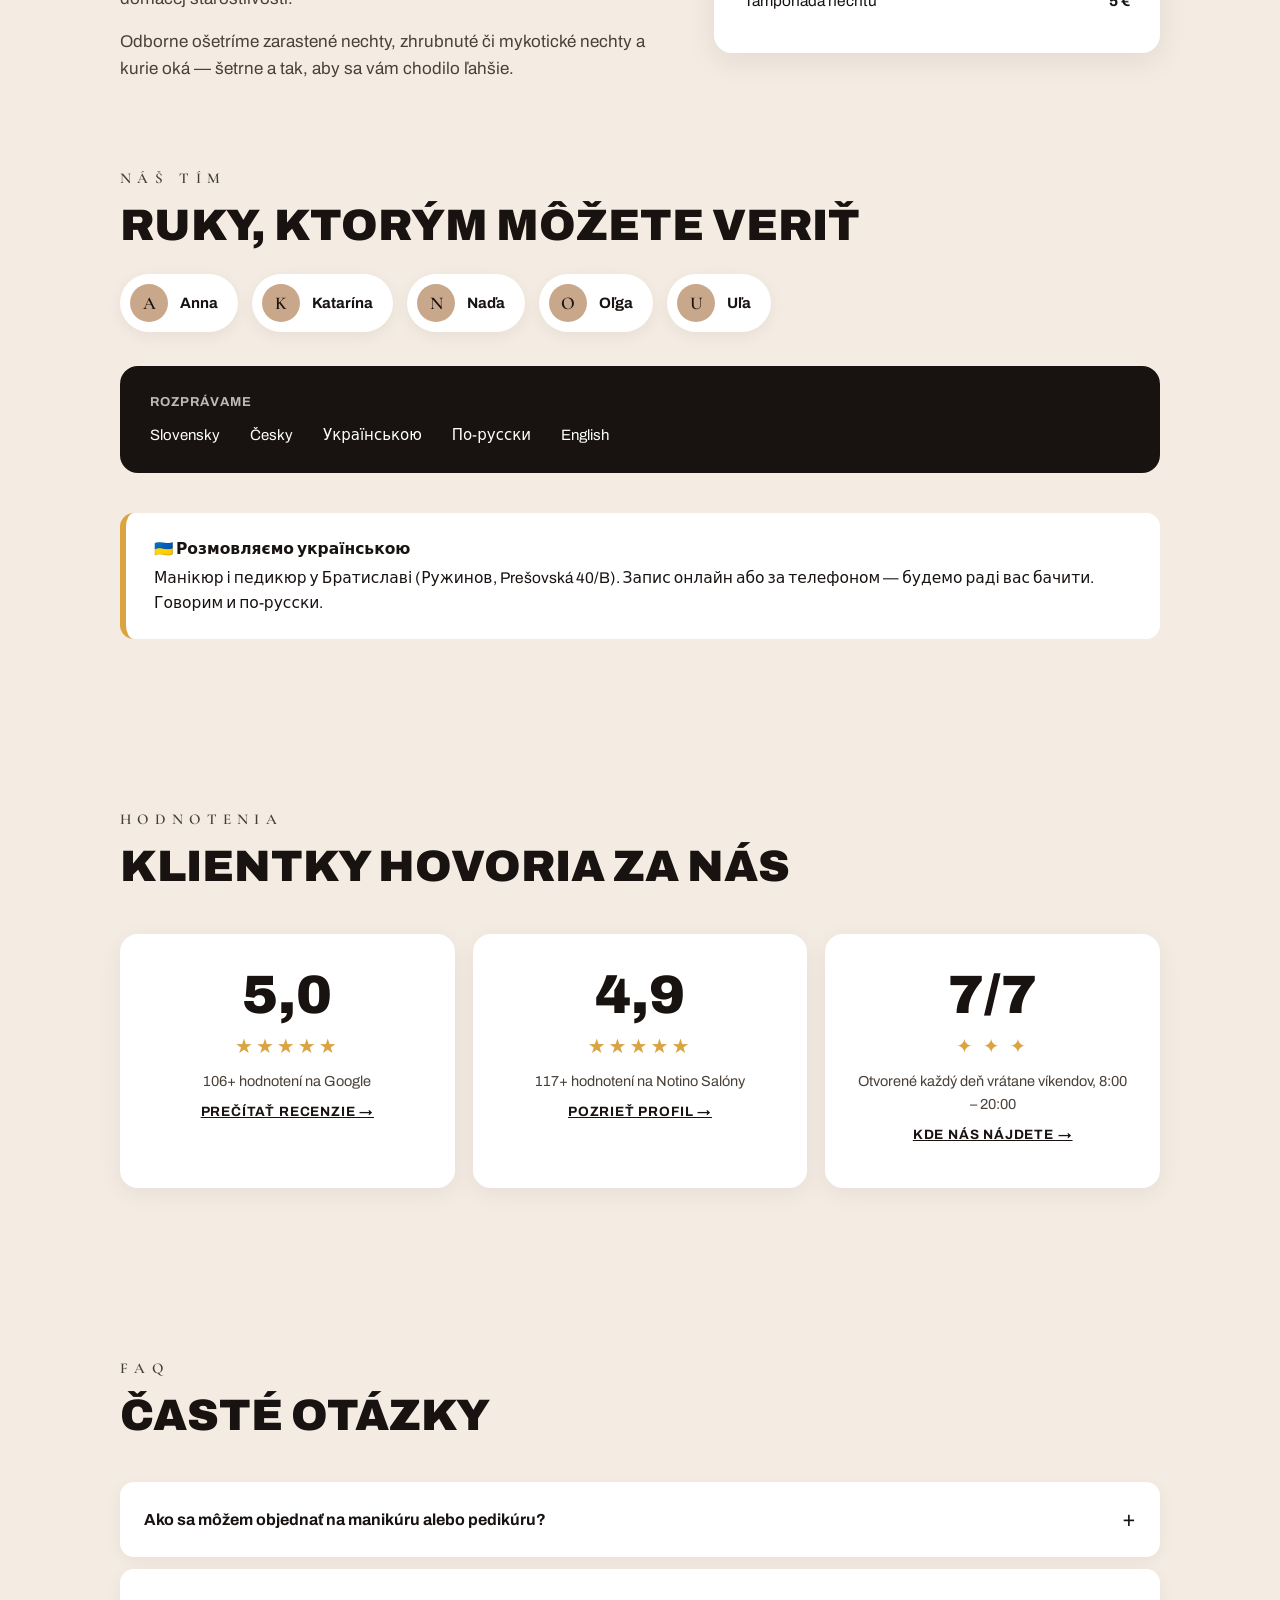
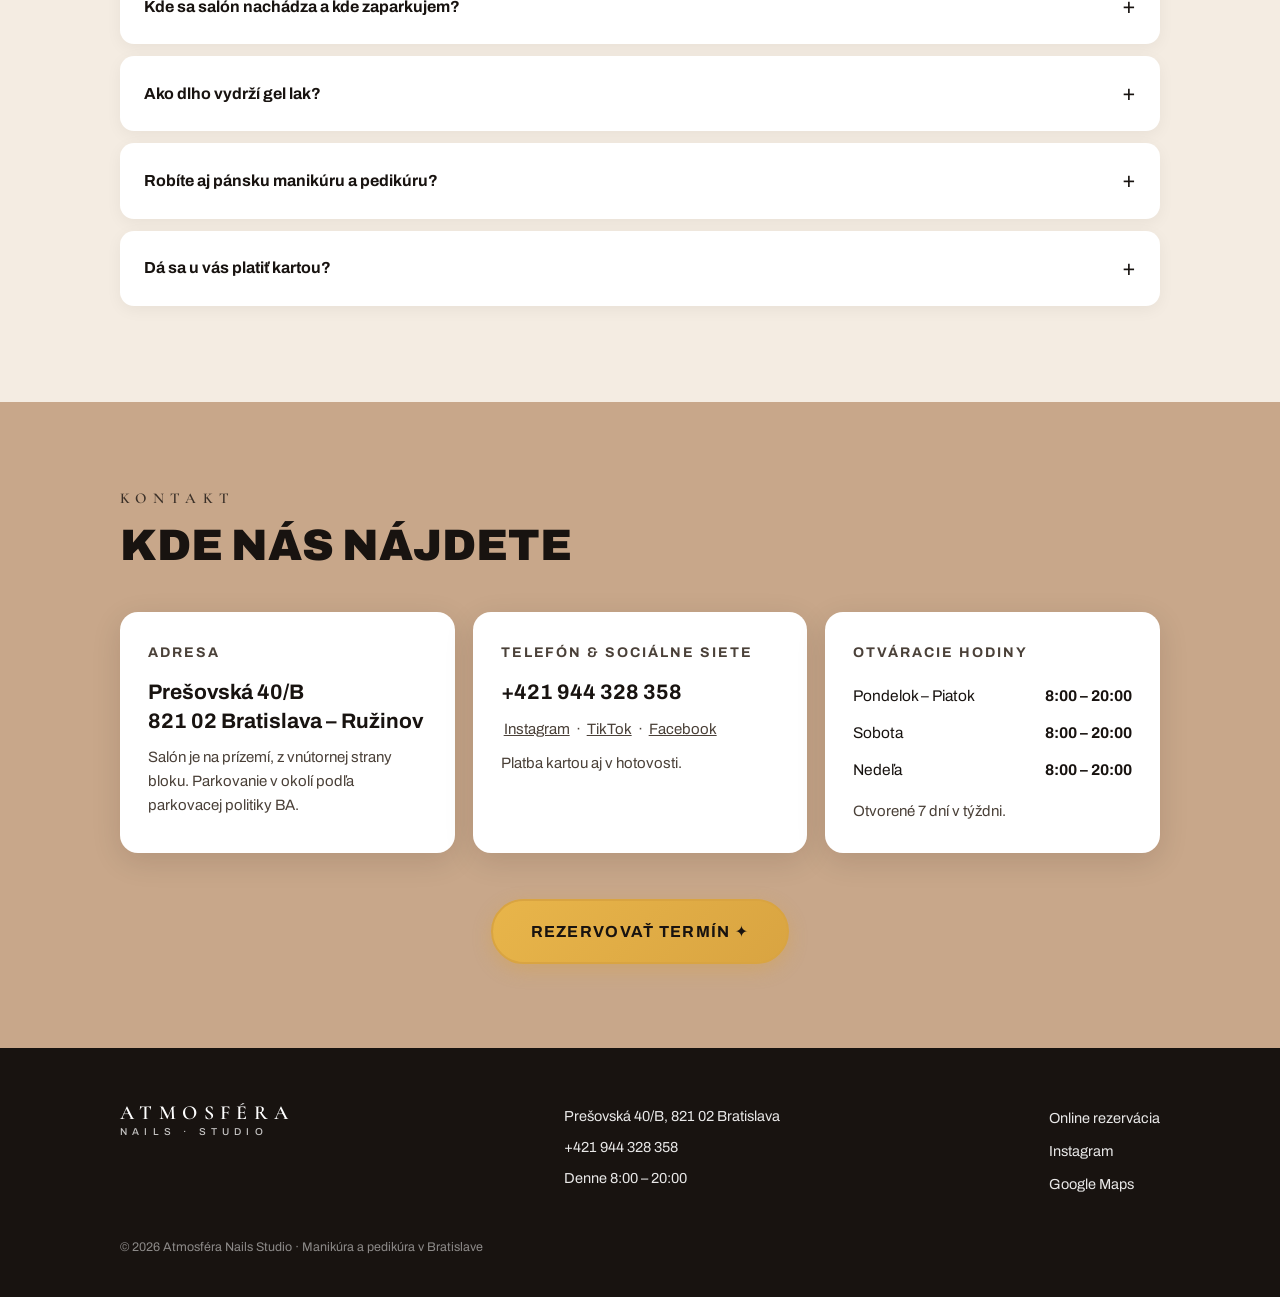
==== commit 42ea6431: "Added resposive conf" ====
--- a/index.html
+++ b/index.html
@@ -5,16 +5,27 @@
 <meta name="viewport" content="width=device-width, initial-scale=1.0">
 <title>Manikúra a pedikúra Bratislava – Ružinov | Atmosféra Nails Studio</title>
 <meta name="description" content="Manikúra, pedikúra, gel lak, gélové nechty a podologická starostlivosť v Bratislave – Ružinov, Prešovská 40B. Otvorené 7 dní v týždni 8:00 – 20:00. ★ 5,0 na Google. Rezervujte si termín online.">
-<link rel="canonical" href="https://atmosferanails.sk/">
+<link rel="canonical" href="https://vitaliifisenko95.github.io/atmosfera/">
+
+<link rel="alternate" hreflang="sk" href="https://vitaliifisenko95.github.io/atmosfera/" />
+<link rel="alternate" hreflang="cs" href="https://vitaliifisenko95.github.io/atmosfera/cs/" />
+<link rel="alternate" hreflang="de" href="https://vitaliifisenko95.github.io/atmosfera/de/" />
+<link rel="alternate" hreflang="uk" href="https://vitaliifisenko95.github.io/atmosfera/uk/" />
+<link rel="alternate" hreflang="ru" href="https://vitaliifisenko95.github.io/atmosfera/ru/" />
+<link rel="alternate" hreflang="en" href="https://vitaliifisenko95.github.io/atmosfera/en/" />
+<link rel="alternate" hreflang="x-default" href="https://vitaliifisenko95.github.io/atmosfera/" />
 
 <meta property="og:type" content="website">
 <meta property="og:locale" content="sk_SK">
 <meta property="og:site_name" content="Atmosféra Nails Studio">
-<meta property="og:title" content="Manikúra a pedikúra Bratislava | Atmosféra Nails Studio">
-<meta property="og:description" content="Gel lak, gélové nechty aj podologická pedikúra na jednom mieste. Ružinov, Prešovská 40B. Otvorené denne 8:00 – 20:00.">
-<meta property="og:url" content="https://atmosferanails.sk/">
-<meta property="og:image" content="https://atmosferanails.sk/og.png">
+<meta property="og:title" content="Manikúra a pedikúra Bratislava – Ružinov | Atmosféra Nails Studio">
+<meta property="og:description" content="Manikúra, pedikúra, gel lak, gélové nechty a podologická starostlivosť v Bratislave – Ružinov, Prešovská 40B. Otvorené 7 dní v týždni 8:00 – 20:00. ★ 5,0 na Google.">
+<meta property="og:url" content="https://vitaliifisenko95.github.io/atmosfera/">
+<meta property="og:image" content="https://vitaliifisenko95.github.io/atmosfera/og.png">
 <meta name="twitter:card" content="summary_large_image">
+<meta name="twitter:title" content="Manikúra a pedikúra Bratislava – Ružinov | Atmosféra Nails Studio">
+<meta name="twitter:description" content="Manikúra, pedikúra, gel lak, gélové nechty a podologická starostlivosť v Bratislave – Ružinov, Prešovská 40B. Otvorené denne 8:00 – 20:00.">
+<meta name="twitter:image" content="https://vitaliifisenko95.github.io/atmosfera/og.png">
 
 <meta name="theme-color" content="#C8A78A">
 <link rel="icon" href="data:image/svg+xml,%3Csvg xmlns='http://www.w3.org/2000/svg' viewBox='0 0 64 64'%3E%3Ccircle cx='32' cy='32' r='32' fill='%23C8A78A'/%3E%3Ctext x='32' y='44' font-family='Georgia,serif' font-size='34' text-anchor='middle' fill='%23181310'%3EA%3C/text%3E%3C/svg%3E">
@@ -27,10 +38,11 @@
 {
   "@context": "https://schema.org",
   "@type": "NailSalon",
-  "@id": "https://atmosferanails.sk/#salon",
+  "@id": "https://vitaliifisenko95.github.io/atmosfera/#salon",
   "name": "Atmosféra Nails Studio",
-  "url": "https://atmosferanails.sk/",
-  "image": "https://atmosferanails.sk/og.png",
+  "description": "Manikúra, pedikúra, gel lak, gélové nechty a podologická starostlivosť v Bratislave – Ružinov.",
+  "url": "https://vitaliifisenko95.github.io/atmosfera/",
+  "image": "https://vitaliifisenko95.github.io/atmosfera/og.png",
   "telephone": "+421944328358",
   "priceRange": "€€",
   "currenciesAccepted": "EUR",
@@ -43,20 +55,23 @@
     "postalCode": "821 02",
     "addressCountry": "SK"
   },
-  "geo": { "@type": "GeoCoordinates", "latitude": 48.1606684, "longitude": 17.14535 },
-  "hasMap": "https://maps.google.com/?q=48.1606684,17.14535",
+  "geo": { "@type": "GeoCoordinates", "latitude": 48.1606295, "longitude": 17.1452902 },
+  "hasMap": "https://maps.google.com/?cid=15489308746427992283",
   "openingHoursSpecification": [{
     "@type": "OpeningHoursSpecification",
     "dayOfWeek": ["Monday","Tuesday","Wednesday","Thursday","Friday","Saturday","Sunday"],
     "opens": "08:00",
     "closes": "20:00"
   }],
+  "aggregateRating": { "@type": "AggregateRating", "ratingValue": "5.0", "reviewCount": "106" },
   "areaServed": "Bratislava",
-  "knowsLanguage": ["sk","cs","uk","ru","en"],
+  "knowsLanguage": ["sk","cs","de","uk","ru","en"],
   "sameAs": [
+    "https://maps.google.com/?cid=15489308746427992283",
     "https://www.instagram.com/atmosfera.nails.ba/",
+    "https://www.facebook.com/share/1B512vYPuY/",
     "https://www.tiktok.com/@atmosfera.nails.b",
-    "https://www.facebook.com/share/1B512vYPuY/"
+    "https://www.notino.sk/salony/atmosfera-nails-studio/"
   ],
   "makesOffer": [
     { "@type": "Offer", "itemOffered": { "@type": "Service", "name": "Manikúra hygienická" }, "price": "28", "priceCurrency": "EUR" },
@@ -102,302 +117,7 @@
 }
 </script>
 
-<style>
-:root{
-  --caramel:#C8A78A;
-  --caramel-deep:#B6916F;
-  --sand:#F4ECE2;
-  --paper:#FFFFFF;
-  --ink:#181310;
-  --ink-soft:#4A4038;
-  --gold:#D9A441;
-  --radius:18px;
-  --maxw:1080px;
-}
-*{margin:0;padding:0;box-sizing:border-box}
-html{scroll-behavior:smooth}
-@media (prefers-reduced-motion:reduce){html{scroll-behavior:auto}*,*::before,*::after{animation:none!important;transition:none!important}}
-body{
-  font-family:'Archivo',system-ui,-apple-system,sans-serif;
-  background:var(--sand);
-  color:var(--ink);
-  line-height:1.6;
-  font-size:17px;
-}
-img,svg{display:block}
-a{color:inherit}
-
-.wrap{max-width:var(--maxw);margin:0 auto;padding:0 20px}
-
-/* ---------- brand wordmark ---------- */
-.wordmark{
-  font-family:'Cormorant Garamond',Georgia,serif;
-  font-weight:600;
-  letter-spacing:.32em;
-  text-transform:uppercase;
-  text-decoration:none;
-  line-height:1.1;
-}
-.wordmark small{
-  display:block;
-  font-family:'Archivo',sans-serif;
-  font-weight:500;
-  font-size:.5em;
-  letter-spacing:.52em;
-  opacity:.75;
-  margin-top:2px;
-}
-
-/* ---------- header ---------- */
-header{
-  position:sticky;top:0;z-index:50;
-  background:rgba(244,236,226,.92);
-  backdrop-filter:blur(8px);
-  border-bottom:1px solid rgba(24,19,16,.08);
-}
-.nav{
-  display:flex;align-items:center;justify-content:space-between;
-  height:68px;
-}
-.nav .wordmark{font-size:19px;color:var(--ink)}
-.nav-links{display:flex;gap:26px;align-items:center;list-style:none}
-.nav-links a{
-  text-decoration:none;font-weight:500;font-size:14px;
-  letter-spacing:.06em;text-transform:uppercase;
-  opacity:.85;
-}
-.nav-links a:hover{opacity:1}
-.btn{
-  display:inline-block;
-  background:var(--ink);color:#fff;
-  text-decoration:none;
-  font-weight:700;font-size:14px;
-  letter-spacing:.08em;text-transform:uppercase;
-  padding:13px 24px;border-radius:999px;
-  border:2px solid var(--ink);
-  transition:transform .15s ease, background .15s ease;
-}
-.btn:hover{transform:translateY(-2px)}
-.btn.ghost{background:transparent;color:var(--ink)}
-.btn.light{background:#fff;color:var(--ink);border-color:#fff}
-.menu-toggle{display:none;background:none;border:0;font-size:26px;cursor:pointer;color:var(--ink)}
-
-/* ---------- hero ---------- */
-.hero{
-  background:linear-gradient(160deg,var(--caramel) 0%,var(--caramel-deep) 100%);
-  position:relative;overflow:hidden;
-}
-.hero .wrap{
-  padding-top:84px;padding-bottom:96px;
-  position:relative;z-index:2;
-}
-.eyebrow{
-  font-family:'Cormorant Garamond',Georgia,serif;
-  font-weight:600;font-size:15px;
-  letter-spacing:.42em;text-transform:uppercase;
-  color:var(--ink);opacity:.8;
-  margin-bottom:18px;
-}
-h1{
-  font-weight:900;
-  font-size:clamp(38px,6.4vw,76px);
-  line-height:1.02;
-  text-transform:uppercase;
-  letter-spacing:-.01em;
-  max-width:14ch;
-}
-.hero p.lead{
-  margin-top:24px;max-width:54ch;
-  font-size:18px;color:var(--ink);
-}
-.hero-cta{display:flex;gap:14px;flex-wrap:wrap;margin-top:34px}
-.trust{
-  display:flex;gap:10px 28px;flex-wrap:wrap;
-  margin-top:42px;
-  font-weight:700;font-size:14px;letter-spacing:.04em;text-transform:uppercase;
-}
-.trust span{display:flex;align-items:center;gap:8px}
-.spark{position:absolute;color:var(--gold);z-index:1;pointer-events:none}
-.spark svg{width:100%;height:100%}
-.spark.s1{width:54px;top:13%;right:9%;animation:tw 3.4s ease-in-out infinite}
-.spark.s2{width:30px;top:34%;right:22%;animation:tw 4.2s 1.1s ease-in-out infinite}
-.spark.s3{width:38px;bottom:14%;right:13%;animation:tw 3.8s .6s ease-in-out infinite}
-@keyframes tw{0%,100%{opacity:.55;transform:scale(.92)}50%{opacity:1;transform:scale(1.06)}}
-
-/* ---------- sections ---------- */
-section{padding:84px 0}
-.sec-head{margin-bottom:44px}
-h2{
-  font-weight:900;text-transform:uppercase;
-  font-size:clamp(28px,4vw,44px);line-height:1.05;
-}
-.sec-head .eyebrow{margin-bottom:12px}
-
-/* why cards */
-.cards{display:grid;grid-template-columns:repeat(auto-fit,minmax(230px,1fr));gap:18px}
-.card{
-  background:var(--paper);border-radius:var(--radius);
-  padding:28px 26px;
-  box-shadow:0 6px 24px rgba(24,19,16,.06);
-}
-.card h3{font-size:17px;text-transform:uppercase;letter-spacing:.04em;margin-bottom:10px}
-.card p{font-size:15.5px;color:var(--ink-soft)}
-.card .ic{
-  width:42px;height:42px;border-radius:12px;
-  background:var(--sand);
-  display:flex;align-items:center;justify-content:center;
-  margin-bottom:16px;font-size:20px;
-}
-
-/* ---------- pricing ---------- */
-#cennik{background:var(--caramel)}
-#cennik h2,#cennik .eyebrow{color:var(--ink)}
-.price-grid{display:grid;grid-template-columns:repeat(auto-fit,minmax(300px,1fr));gap:18px}
-.price-card{
-  background:var(--paper);border-radius:var(--radius);
-  padding:30px 28px;
-  box-shadow:0 8px 30px rgba(24,19,16,.12);
-}
-.price-card h3{
-  font-size:16px;text-transform:uppercase;letter-spacing:.1em;
-  padding-bottom:14px;margin-bottom:8px;
-  border-bottom:2px solid var(--ink);
-}
-.price-row{
-  display:flex;align-items:baseline;gap:8px;
-  padding:11px 0;
-  border-bottom:1px dashed rgba(24,19,16,.18);
-  font-size:15.5px;
-}
-.price-row:last-child{border-bottom:0}
-.price-row .nm{flex-shrink:1}
-.price-row .dots{flex:1;border-bottom:1px dotted rgba(24,19,16,.0)}
-.price-row .pr{font-weight:700;white-space:nowrap}
-.price-row .tm{display:block;font-size:12.5px;color:var(--ink-soft);font-weight:400}
-.price-note{margin-top:26px;display:flex;gap:16px;align-items:center;flex-wrap:wrap}
-.price-note p{font-size:14.5px;max-width:46ch}
-
-/* ---------- podology ---------- */
-.split{display:grid;grid-template-columns:1.1fr .9fr;gap:48px;align-items:center}
-.split p{margin-top:16px;color:var(--ink-soft)}
-.bubble{
-  background:var(--paper);border-radius:var(--radius);
-  padding:30px;box-shadow:0 8px 30px rgba(24,19,16,.08);
-  font-size:15.5px;
-}
-.bubble ul{list-style:none}
-.bubble li{padding:10px 0;border-bottom:1px dashed rgba(24,19,16,.15);display:flex;justify-content:space-between;gap:12px}
-.bubble li:last-child{border-bottom:0}
-.bubble li b{white-space:nowrap}
-
-/* ---------- team / languages ---------- */
-.team-row{display:flex;gap:14px;flex-wrap:wrap;margin-top:26px}
-.tm-chip{
-  background:var(--paper);border-radius:999px;
-  padding:10px 20px 10px 10px;
-  display:flex;align-items:center;gap:12px;
-  font-weight:700;font-size:15px;
-  box-shadow:0 4px 16px rgba(24,19,16,.06);
-}
-.tm-chip i{
-  width:38px;height:38px;border-radius:50%;
-  background:var(--caramel);color:var(--ink);
-  display:flex;align-items:center;justify-content:center;
-  font-style:normal;font-family:'Cormorant Garamond',serif;font-weight:600;font-size:18px;
-}
-.langs{
-  margin-top:34px;background:var(--ink);color:#fff;
-  border-radius:var(--radius);padding:26px 30px;
-  display:flex;gap:10px 30px;flex-wrap:wrap;align-items:center;
-  font-size:15px;
-}
-.langs b{text-transform:uppercase;letter-spacing:.08em;font-size:13px;opacity:.7;width:100%}
-
-/* ---------- reviews ---------- */
-#hodnotenia{background:var(--sand)}
-.rate-band{
-  display:grid;grid-template-columns:repeat(auto-fit,minmax(240px,1fr));gap:18px;
-}
-.rate-card{
-  background:var(--paper);border-radius:var(--radius);
-  padding:34px 28px;text-align:center;
-  box-shadow:0 6px 24px rgba(24,19,16,.06);
-}
-.rate-card .num{font-weight:900;font-size:54px;line-height:1}
-.rate-card .stars{color:var(--gold);font-size:20px;letter-spacing:3px;margin:8px 0}
-.rate-card p{font-size:14.5px;color:var(--ink-soft)}
-.rate-card a{font-weight:700;font-size:13.5px;text-transform:uppercase;letter-spacing:.06em}
-
-/* ---------- FAQ ---------- */
-.faq details{
-  background:var(--paper);border-radius:14px;
-  margin-bottom:12px;
-  box-shadow:0 4px 16px rgba(24,19,16,.05);
-  overflow:hidden;
-}
-.faq summary{
-  cursor:pointer;list-style:none;
-  padding:20px 24px;
-  font-weight:700;font-size:16px;
-  display:flex;justify-content:space-between;gap:16px;align-items:center;
-}
-.faq summary::-webkit-details-marker{display:none}
-.faq summary::after{content:"+";font-size:22px;font-weight:400;transition:transform .2s}
-.faq details[open] summary::after{transform:rotate(45deg)}
-.faq .ans{padding:0 24px 22px;color:var(--ink-soft);font-size:15.5px;max-width:70ch}
-
-/* ---------- contact ---------- */
-#kontakt{background:var(--caramel)}
-.contact-grid{display:grid;grid-template-columns:repeat(auto-fit,minmax(280px,1fr));gap:18px}
-.contact-card{background:var(--paper);border-radius:var(--radius);padding:30px 28px;box-shadow:0 8px 30px rgba(24,19,16,.12)}
-.contact-card h3{font-size:14px;text-transform:uppercase;letter-spacing:.14em;margin-bottom:14px;color:var(--ink-soft)}
-.contact-card .big{font-size:21px;font-weight:700;line-height:1.35;text-decoration:none;display:block}
-.contact-card p{font-size:15px;color:var(--ink-soft);margin-top:10px}
-.hours{width:100%;font-size:15.5px;border-collapse:collapse}
-.hours td{padding:6px 0}
-.hours td:last-child{text-align:right;font-weight:700}
-.cta-final{margin-top:46px;text-align:center}
-.cta-final .btn{font-size:16px;padding:18px 38px}
-
-/* ---------- UA note ---------- */
-.ua-note{
-  margin-top:40px;
-  background:var(--paper);
-  border-left:6px solid var(--gold);
-  border-radius:14px;
-  padding:24px 28px;
-  font-size:15.5px;
-}
-.ua-note b{display:block;margin-bottom:4px}
-
-/* ---------- footer ---------- */
-footer{background:var(--ink);color:#fff;padding:54px 0 40px}
-.foot{display:flex;justify-content:space-between;gap:30px;flex-wrap:wrap;align-items:flex-start}
-.foot .wordmark{font-size:20px;color:#fff}
-.foot-col{font-size:14.5px;line-height:2;opacity:.9}
-.foot-col a{text-decoration:none}
-.foot-col a:hover{text-decoration:underline}
-.copy{margin-top:36px;font-size:12.5px;opacity:.5}
-
-/* ---------- responsive ---------- */
-@media(max-width:860px){
-  .split{grid-template-columns:1fr}
-  .nav-links{
-    display:none;
-    position:absolute;top:68px;left:0;right:0;
-    background:var(--sand);
-    flex-direction:column;gap:0;
-    padding:10px 20px 24px;
-    border-bottom:1px solid rgba(24,19,16,.1);
-  }
-  .nav-links.open{display:flex}
-  .nav-links li{width:100%}
-  .nav-links a{display:block;padding:13px 0;font-size:16px}
-  .menu-toggle{display:block}
-  section{padding:64px 0}
-  .hero .wrap{padding-top:60px;padding-bottom:72px}
-}
-</style>
+<link rel="stylesheet" href="styles.css">
 </head>
 <body>
 
@@ -415,6 +135,17 @@
       </ul>
     </nav>
     <div style="display:flex;gap:12px;align-items:center">
+      <details class="lang-pick">
+        <summary aria-label="Jazyk / Language">SK</summary>
+        <div class="lang-menu">
+          <a href="./" hreflang="sk" aria-current="page">Slovensky</a>
+          <a href="cs/" hreflang="cs">Čeština</a>
+          <a href="de/" hreflang="de">Deutsch</a>
+          <a href="uk/" hreflang="uk">Українська</a>
+          <a href="ru/" hreflang="ru">Русский</a>
+          <a href="en/" hreflang="en">English</a>
+        </div>
+      </details>
       <a class="btn" href="https://www.notino.sk/salony/atmosfera-nails-studio/" target="_blank" rel="noopener">Rezervovať</a>
       <button class="menu-toggle" id="menuToggle" aria-label="Menu" aria-expanded="false">☰</button>
     </div>
@@ -588,7 +319,7 @@
         <div class="num">5,0</div>
         <div class="stars">★★★★★</div>
         <p>106+ hodnotení na Google</p>
-        <a href="https://maps.google.com/?q=48.1606684,17.14535" target="_blank" rel="noopener">Prečítať recenzie →</a>
+        <a href="https://maps.google.com/?cid=15489308746427992283" target="_blank" rel="noopener">Prečítať recenzie →</a>
       </div>
       <div class="rate-card">
         <div class="num">4,9</div>
@@ -651,7 +382,7 @@
     <div class="contact-grid">
       <div class="contact-card">
         <h3>Adresa</h3>
-        <a class="big" href="https://maps.google.com/?q=48.1606684,17.14535" target="_blank" rel="noopener">Prešovská 40/B<br>821 02 Bratislava – Ružinov</a>
+        <a class="big" href="https://maps.google.com/?cid=15489308746427992283" target="_blank" rel="noopener">Prešovská 40/B<br>821 02 Bratislava – Ružinov</a>
         <p>Salón je na prízemí, z vnútornej strany bloku. Parkovanie v okolí podľa parkovacej politiky BA.</p>
       </div>
       <div class="contact-card">
@@ -694,25 +425,17 @@
       <div class="foot-col">
         <a href="https://www.notino.sk/salony/atmosfera-nails-studio/" target="_blank" rel="noopener">Online rezervácia</a><br>
         <a href="https://www.instagram.com/atmosfera.nails.ba/" target="_blank" rel="noopener">Instagram</a><br>
-        <a href="https://maps.google.com/?q=48.1606684,17.14535" target="_blank" rel="noopener">Google Maps</a>
+        <a href="https://maps.google.com/?cid=15489308746427992283" target="_blank" rel="noopener">Google Maps</a>
       </div>
     </div>
     <p class="copy">© <span id="yr">2026</span> Atmosféra Nails Studio · Manikúra a pedikúra v Bratislave</p>
   </div>
 </footer>
 
-<script>
-document.getElementById('yr').textContent = new Date().getFullYear();
-const t = document.getElementById('menuToggle');
-const n = document.getElementById('navLinks');
-t.addEventListener('click', () => {
-  const open = n.classList.toggle('open');
-  t.setAttribute('aria-expanded', open);
-});
-n.addEventListener('click', e => {
-  if (e.target.tagName === 'A') { n.classList.remove('open'); t.setAttribute('aria-expanded','false'); }
-});
-</script>
+<script src="app.js" defer></script>
+<div class="book-bar">
+  <a class="btn" href="https://www.notino.sk/salony/atmosfera-nails-studio/" target="_blank" rel="noopener">Rezervovať termín</a>
+</div>
 
 </body>
-</html>+</html>
--- a/styles.css
+++ b/styles.css
@@ -0,0 +1,402 @@
+/* ===================================================================
+   Atmosféra Nails Studio — shared stylesheet
+   Used identically by /, /cs/, /de/, /uk/, /ru/, /en/
+   Fluid (clamp + auto-fit grids), mobile-safe down to 320px,
+   capped & full-bleed on ultra-wide/4K, cross-browser hardened.
+   =================================================================== */
+
+:root{
+  --caramel:#C8A78A;
+  --caramel-deep:#B6916F;
+  --sand:#F4ECE2;
+  --paper:#FFFFFF;
+  --ink:#181310;
+  --ink-soft:#4A4038;
+  --gold:#D9A441;
+  --gold-bright:#E8B54A;
+  --radius:18px;
+  --maxw:1080px;
+}
+
+/* ---------- reset / base ---------- */
+*{margin:0;padding:0;box-sizing:border-box;-webkit-tap-highlight-color:rgba(24,19,16,.12)}
+html{
+  scroll-behavior:smooth;
+  -webkit-text-size-adjust:100%;   /* stop iOS landscape font inflation */
+  text-size-adjust:100%;
+}
+@media (prefers-reduced-motion:reduce){html{scroll-behavior:auto}*,*::before,*::after{animation:none!important;transition:none!important}}
+body{
+  font-family:'Archivo',system-ui,-apple-system,sans-serif;
+  background:var(--sand);
+  color:var(--ink);
+  line-height:1.6;
+  font-size:17px;
+  overflow-wrap:break-word;        /* never let a long word force overflow */
+  word-wrap:break-word;
+}
+img,svg,video{display:block;max-width:100%;height:auto}
+a{color:inherit}
+button{font:inherit;color:inherit}
+/* normalize tappable controls across engines */
+.btn,button,summary{-webkit-appearance:none;appearance:none}
+/* keyboard accessibility */
+a:focus-visible,button:focus-visible,summary:focus-visible{outline:2px solid var(--ink);outline-offset:3px;border-radius:4px}
+
+.wrap{max-width:var(--maxw);margin:0 auto;padding:0 20px}
+/* respect notch / safe areas in landscape (graceful fallback if unsupported) */
+@supports(padding:max(0px)){
+  .wrap{padding-left:max(20px,env(safe-area-inset-left));padding-right:max(20px,env(safe-area-inset-right))}
+}
+
+/* ---------- brand wordmark ---------- */
+.wordmark{
+  font-family:'Cormorant Garamond',Georgia,serif;
+  font-weight:600;
+  letter-spacing:.32em;
+  text-transform:uppercase;
+  text-decoration:none;
+  line-height:1.1;
+}
+.wordmark small{
+  display:block;
+  font-family:'Archivo',sans-serif;
+  font-weight:500;
+  font-size:.5em;
+  letter-spacing:.52em;
+  opacity:.75;
+  margin-top:2px;
+}
+
+/* ---------- header ---------- */
+header{
+  position:sticky;top:0;z-index:50;
+  background:rgba(244,236,226,.92);
+  -webkit-backdrop-filter:blur(8px);   /* Safari / iOS */
+  backdrop-filter:blur(8px);
+  border-bottom:1px solid rgba(24,19,16,.08);
+}
+.nav{
+  display:flex;align-items:center;justify-content:space-between;
+  gap:10px;
+  height:68px;
+}
+.nav .wordmark{font-size:19px;color:var(--ink)}
+.nav-links{display:flex;gap:26px;align-items:center;list-style:none}
+.nav-links a{
+  text-decoration:none;font-weight:500;font-size:14px;
+  letter-spacing:.06em;text-transform:uppercase;
+  opacity:.85;
+}
+.nav-links a:hover{opacity:1}
+.btn{
+  display:inline-block;
+  background:linear-gradient(135deg,var(--gold-bright) 0%,var(--gold) 100%);
+  color:var(--ink);
+  text-decoration:none;
+  font-weight:700;font-size:14px;
+  letter-spacing:.08em;text-transform:uppercase;
+  padding:13px 24px;border-radius:999px;
+  border:2px solid var(--gold);
+  box-shadow:0 6px 18px rgba(217,164,65,.38);
+  transition:transform .15s ease, box-shadow .15s ease, filter .15s ease;
+  cursor:pointer;
+}
+.btn:hover{transform:translateY(-2px);filter:brightness(1.06);box-shadow:0 11px 28px rgba(217,164,65,.5)}
+.btn.ghost{background:transparent;color:var(--ink);border-color:var(--ink);box-shadow:none}
+.btn.ghost:hover{filter:none;background:rgba(24,19,16,.06)}
+.btn.light{background:#fff;color:var(--ink);border-color:#fff;box-shadow:0 6px 18px rgba(24,19,16,.12)}
+.menu-toggle{
+  display:none;background:none;border:0;cursor:pointer;color:var(--ink);
+  width:44px;height:44px;font-size:26px;line-height:1;
+  align-items:center;justify-content:center;
+}
+
+/* ---------- header language switcher (dropdown) ---------- */
+.lang-pick{position:relative;display:flex}
+.lang-pick summary{
+  list-style:none;cursor:pointer;
+  display:flex;align-items:center;gap:6px;
+  font-weight:700;font-size:13px;letter-spacing:.08em;
+  min-height:40px;
+  padding:8px 13px;border-radius:999px;
+  border:1px solid rgba(24,19,16,.18);
+  color:var(--ink);opacity:.85;
+  transition:opacity .15s ease;
+}
+.lang-pick summary::-webkit-details-marker{display:none}
+.lang-pick summary::after{content:"\25BE";font-size:10px;opacity:.7}
+.lang-pick summary:hover{opacity:1}
+.lang-pick[open] summary{opacity:1}
+.lang-menu{
+  position:absolute;top:calc(100% + 10px);right:0;
+  background:var(--paper);
+  border-radius:14px;
+  box-shadow:0 10px 34px rgba(24,19,16,.18);
+  padding:8px;min-width:178px;
+  display:flex;flex-direction:column;gap:2px;
+  z-index:60;
+}
+.lang-menu a{
+  text-decoration:none;font-size:14.5px;font-weight:500;
+  padding:11px 14px;border-radius:9px;   /* ≥44px tap target */
+  color:var(--ink);opacity:.85;
+}
+.lang-menu a:hover{background:var(--sand);opacity:1}
+.lang-menu a[aria-current="page"]{font-weight:700;background:var(--sand);opacity:1}
+
+/* ---------- hero ---------- */
+.hero{
+  background:linear-gradient(160deg,var(--caramel) 0%,var(--caramel-deep) 100%);
+  position:relative;overflow:hidden;
+}
+.hero .wrap{
+  padding-top:clamp(60px,8vw,84px);
+  padding-bottom:clamp(72px,9vw,96px);
+  position:relative;z-index:2;
+}
+.eyebrow{
+  font-family:'Cormorant Garamond',Georgia,serif;
+  font-weight:600;font-size:15px;
+  letter-spacing:.42em;text-transform:uppercase;
+  color:var(--ink);opacity:.8;
+  margin-bottom:18px;
+}
+h1{
+  font-weight:900;
+  font-size:clamp(34px,6.4vw,76px);
+  line-height:1.02;
+  text-transform:uppercase;
+  letter-spacing:-.01em;
+  max-width:16ch;
+}
+.hero p.lead{
+  margin-top:24px;max-width:54ch;
+  font-size:clamp(16px,1.4vw,18px);color:var(--ink);
+}
+.hero-cta{display:flex;gap:14px;flex-wrap:wrap;margin-top:34px}
+.trust{
+  display:flex;gap:10px 28px;flex-wrap:wrap;
+  margin-top:42px;
+  font-weight:700;font-size:14px;letter-spacing:.04em;text-transform:uppercase;
+}
+.trust span{display:flex;align-items:center;gap:8px}
+.spark{position:absolute;color:var(--gold);z-index:1;pointer-events:none}
+.spark svg{width:100%;height:100%}
+.spark.s1{width:54px;top:13%;right:9%;animation:tw 3.4s ease-in-out infinite}
+.spark.s2{width:30px;top:34%;right:22%;animation:tw 4.2s 1.1s ease-in-out infinite}
+.spark.s3{width:38px;bottom:14%;right:13%;animation:tw 3.8s .6s ease-in-out infinite}
+@keyframes tw{0%,100%{opacity:.55;transform:scale(.92)}50%{opacity:1;transform:scale(1.06)}}
+
+/* ---------- sections ---------- */
+section{padding:clamp(56px,8vw,84px) 0}
+.sec-head{margin-bottom:clamp(30px,4vw,44px)}
+h2{
+  font-weight:900;text-transform:uppercase;
+  font-size:clamp(26px,4vw,44px);line-height:1.05;
+}
+.sec-head .eyebrow{margin-bottom:12px}
+
+/* why cards */
+.cards{display:grid;grid-template-columns:repeat(auto-fit,minmax(min(230px,100%),1fr));gap:18px}
+.card{
+  background:var(--paper);border-radius:var(--radius);
+  padding:28px 26px;
+  box-shadow:0 6px 24px rgba(24,19,16,.06);
+}
+.card h3{font-size:17px;text-transform:uppercase;letter-spacing:.04em;margin-bottom:10px}
+.card p{font-size:15.5px;color:var(--ink-soft)}
+.card .ic{
+  width:42px;height:42px;border-radius:12px;
+  background:var(--sand);
+  display:flex;align-items:center;justify-content:center;
+  margin-bottom:16px;font-size:20px;
+}
+
+/* ---------- pricing ---------- */
+#cennik{background:var(--caramel)}
+#cennik h2,#cennik .eyebrow{color:var(--ink)}
+.price-grid{display:grid;grid-template-columns:repeat(auto-fit,minmax(min(300px,100%),1fr));gap:18px}
+.price-card{
+  background:var(--paper);border-radius:var(--radius);
+  padding:30px 28px;
+  box-shadow:0 8px 30px rgba(24,19,16,.12);
+}
+.price-card h3{
+  font-size:16px;text-transform:uppercase;letter-spacing:.1em;
+  padding-bottom:14px;margin-bottom:8px;
+  border-bottom:2px solid var(--ink);
+}
+.price-row{
+  display:flex;align-items:baseline;gap:8px;
+  padding:11px 0;
+  border-bottom:1px dashed rgba(24,19,16,.18);
+  font-size:15.5px;
+}
+.price-row:last-child{border-bottom:0}
+.price-row .nm{flex-shrink:1;min-width:0}
+.price-row .dots{flex:1;border-bottom:1px dotted rgba(24,19,16,.0)}
+.price-row .pr{font-weight:700;white-space:nowrap}
+.price-row .tm{display:block;font-size:12.5px;color:var(--ink-soft);font-weight:400}
+.price-note{margin-top:26px;display:flex;gap:16px;align-items:center;flex-wrap:wrap}
+.price-note p{font-size:14.5px;max-width:46ch}
+
+/* ---------- podology ---------- */
+.split{display:grid;grid-template-columns:1.1fr .9fr;gap:48px;align-items:center}
+.split p{margin-top:16px;color:var(--ink-soft)}
+.bubble{
+  background:var(--paper);border-radius:var(--radius);
+  padding:30px;box-shadow:0 8px 30px rgba(24,19,16,.08);
+  font-size:15.5px;
+}
+.bubble ul{list-style:none}
+.bubble li{padding:10px 0;border-bottom:1px dashed rgba(24,19,16,.15);display:flex;justify-content:space-between;gap:12px}
+.bubble li:last-child{border-bottom:0}
+.bubble li b{white-space:nowrap}
+
+/* ---------- team / languages ---------- */
+.team-row{display:flex;gap:14px;flex-wrap:wrap;margin-top:26px}
+.tm-chip{
+  background:var(--paper);border-radius:999px;
+  padding:10px 20px 10px 10px;
+  display:flex;align-items:center;gap:12px;
+  font-weight:700;font-size:15px;
+  box-shadow:0 4px 16px rgba(24,19,16,.06);
+}
+.tm-chip i{
+  width:38px;height:38px;border-radius:50%;
+  background:var(--caramel);color:var(--ink);
+  display:flex;align-items:center;justify-content:center;
+  font-style:normal;font-family:'Cormorant Garamond',serif;font-weight:600;font-size:18px;
+}
+.langs{
+  margin-top:34px;background:var(--ink);color:#fff;
+  border-radius:var(--radius);padding:26px 30px;
+  display:flex;gap:10px 30px;flex-wrap:wrap;align-items:center;
+  font-size:15px;
+}
+.langs b{text-transform:uppercase;letter-spacing:.08em;font-size:13px;opacity:.7;width:100%}
+
+/* ---------- reviews ---------- */
+#hodnotenia{background:var(--sand)}
+.rate-band{
+  display:grid;grid-template-columns:repeat(auto-fit,minmax(min(240px,100%),1fr));gap:18px;
+}
+.rate-card{
+  background:var(--paper);border-radius:var(--radius);
+  padding:34px 28px;text-align:center;
+  box-shadow:0 6px 24px rgba(24,19,16,.06);
+}
+.rate-card .num{font-weight:900;font-size:54px;line-height:1}
+.rate-card .stars{color:var(--gold);font-size:20px;letter-spacing:3px;margin:8px 0}
+.rate-card p{font-size:14.5px;color:var(--ink-soft)}
+.rate-card a{display:inline-block;padding:8px 4px;font-weight:700;font-size:13.5px;text-transform:uppercase;letter-spacing:.06em}
+
+/* ---------- FAQ ---------- */
+.faq details{
+  background:var(--paper);border-radius:14px;
+  margin-bottom:12px;
+  box-shadow:0 4px 16px rgba(24,19,16,.05);
+  overflow:hidden;
+}
+.faq summary{
+  cursor:pointer;list-style:none;
+  padding:20px 24px;
+  font-weight:700;font-size:16px;
+  display:flex;justify-content:space-between;gap:16px;align-items:center;
+}
+.faq summary::-webkit-details-marker{display:none}
+.faq summary::after{content:"+";font-size:22px;font-weight:400;transition:transform .2s}
+.faq details[open] summary::after{transform:rotate(45deg)}
+.faq .ans{padding:0 24px 22px;color:var(--ink-soft);font-size:15.5px;max-width:70ch}
+
+/* ---------- contact ---------- */
+#kontakt{background:var(--caramel)}
+.contact-grid{display:grid;grid-template-columns:repeat(auto-fit,minmax(min(280px,100%),1fr));gap:18px}
+.contact-card{background:var(--paper);border-radius:var(--radius);padding:30px 28px;box-shadow:0 8px 30px rgba(24,19,16,.12)}
+.contact-card h3{font-size:14px;text-transform:uppercase;letter-spacing:.14em;margin-bottom:14px;color:var(--ink-soft)}
+.contact-card .big{font-size:21px;font-weight:700;line-height:1.35;text-decoration:none;display:block}
+.contact-card p{font-size:15px;color:var(--ink-soft);margin-top:10px}
+.contact-card p a{display:inline-block;padding:6px 3px;margin:-6px 0}  /* enlarge inline social tap area */
+.hours{width:100%;font-size:15.5px;border-collapse:collapse}
+.hours td{padding:6px 0}
+.hours td:last-child{text-align:right;font-weight:700}
+.cta-final{margin-top:46px;text-align:center}
+.cta-final .btn{font-size:16px;padding:18px 38px}
+
+/* ---------- UA note ---------- */
+.ua-note{
+  margin-top:40px;
+  background:var(--paper);
+  border-left:6px solid var(--gold);
+  border-radius:14px;
+  padding:24px 28px;
+  font-size:15.5px;
+}
+.ua-note b{display:block;margin-bottom:4px}
+
+/* ---------- footer ---------- */
+footer{background:var(--ink);color:#fff;padding:54px 0 40px}
+.foot{display:flex;justify-content:space-between;gap:30px;flex-wrap:wrap;align-items:flex-start}
+.foot .wordmark{font-size:20px;color:#fff}
+.foot-col{font-size:14.5px;line-height:2;opacity:.9}
+.foot-col a{text-decoration:none;display:inline-block;padding:2px 0}
+.foot-col a:hover{text-decoration:underline}
+.copy{margin-top:36px;font-size:12.5px;opacity:.5}
+
+/* ---------- sticky mobile booking CTA ---------- */
+.book-bar{
+  display:none;                       /* shown only on mobile (below) */
+  position:fixed;left:0;right:0;bottom:0;z-index:55;
+  padding:10px 14px;
+  background:rgba(244,236,226,.95);
+  -webkit-backdrop-filter:blur(8px);
+  backdrop-filter:blur(8px);
+  border-top:1px solid rgba(24,19,16,.1);
+}
+.book-bar .btn{display:flex;width:100%;align-items:center;justify-content:center;min-height:52px;font-size:15px}
+
+/* ===================================================================
+   RESPONSIVE BREAKPOINTS  (fluid-first; these only flip layout/visibility)
+   =================================================================== */
+
+/* ---- phones & small tablets: collapse nav, show hamburger + sticky CTA ---- */
+@media(max-width:860px){
+  .split{grid-template-columns:1fr}
+  .nav-links{
+    display:none;
+    position:absolute;top:68px;left:0;right:0;
+    background:var(--sand);
+    flex-direction:column;gap:0;
+    padding:10px 20px 24px;
+    border-bottom:1px solid rgba(24,19,16,.1);
+  }
+  .nav-links.open{display:flex}
+  .nav-links li{width:100%}
+  .nav-links a{display:block;padding:14px 0;font-size:16px}   /* ≥44px row */
+  .menu-toggle{display:flex}
+  .nav .btn{display:none}             /* declutter header; booking lives in sticky bar + hero */
+  .book-bar{display:block}
+  body{
+    padding-bottom:76px;                                  /* fallback */
+    padding-bottom:calc(76px + env(safe-area-inset-bottom));
+  }
+}
+.book-bar{padding-bottom:10px}                            /* fallback */
+.book-bar{padding-bottom:calc(10px + env(safe-area-inset-bottom))}
+
+/* ---- very small phones (≤480 / 320px): tighten padding so nothing crowds ---- */
+@media(max-width:480px){
+  .card{padding:24px 20px}
+  .price-card{padding:24px 20px}
+  .contact-card{padding:26px 22px}
+  .bubble{padding:24px 20px}
+  .langs{padding:22px 22px}
+  .ua-note{padding:20px 20px}
+  .rate-card .num{font-size:46px}
+}
+
+/* ---- ultra-wide / 4K: let the centered column breathe a little (≤1920 unchanged) ---- */
+@media(min-width:2200px){
+  :root{--maxw:1280px}
+}
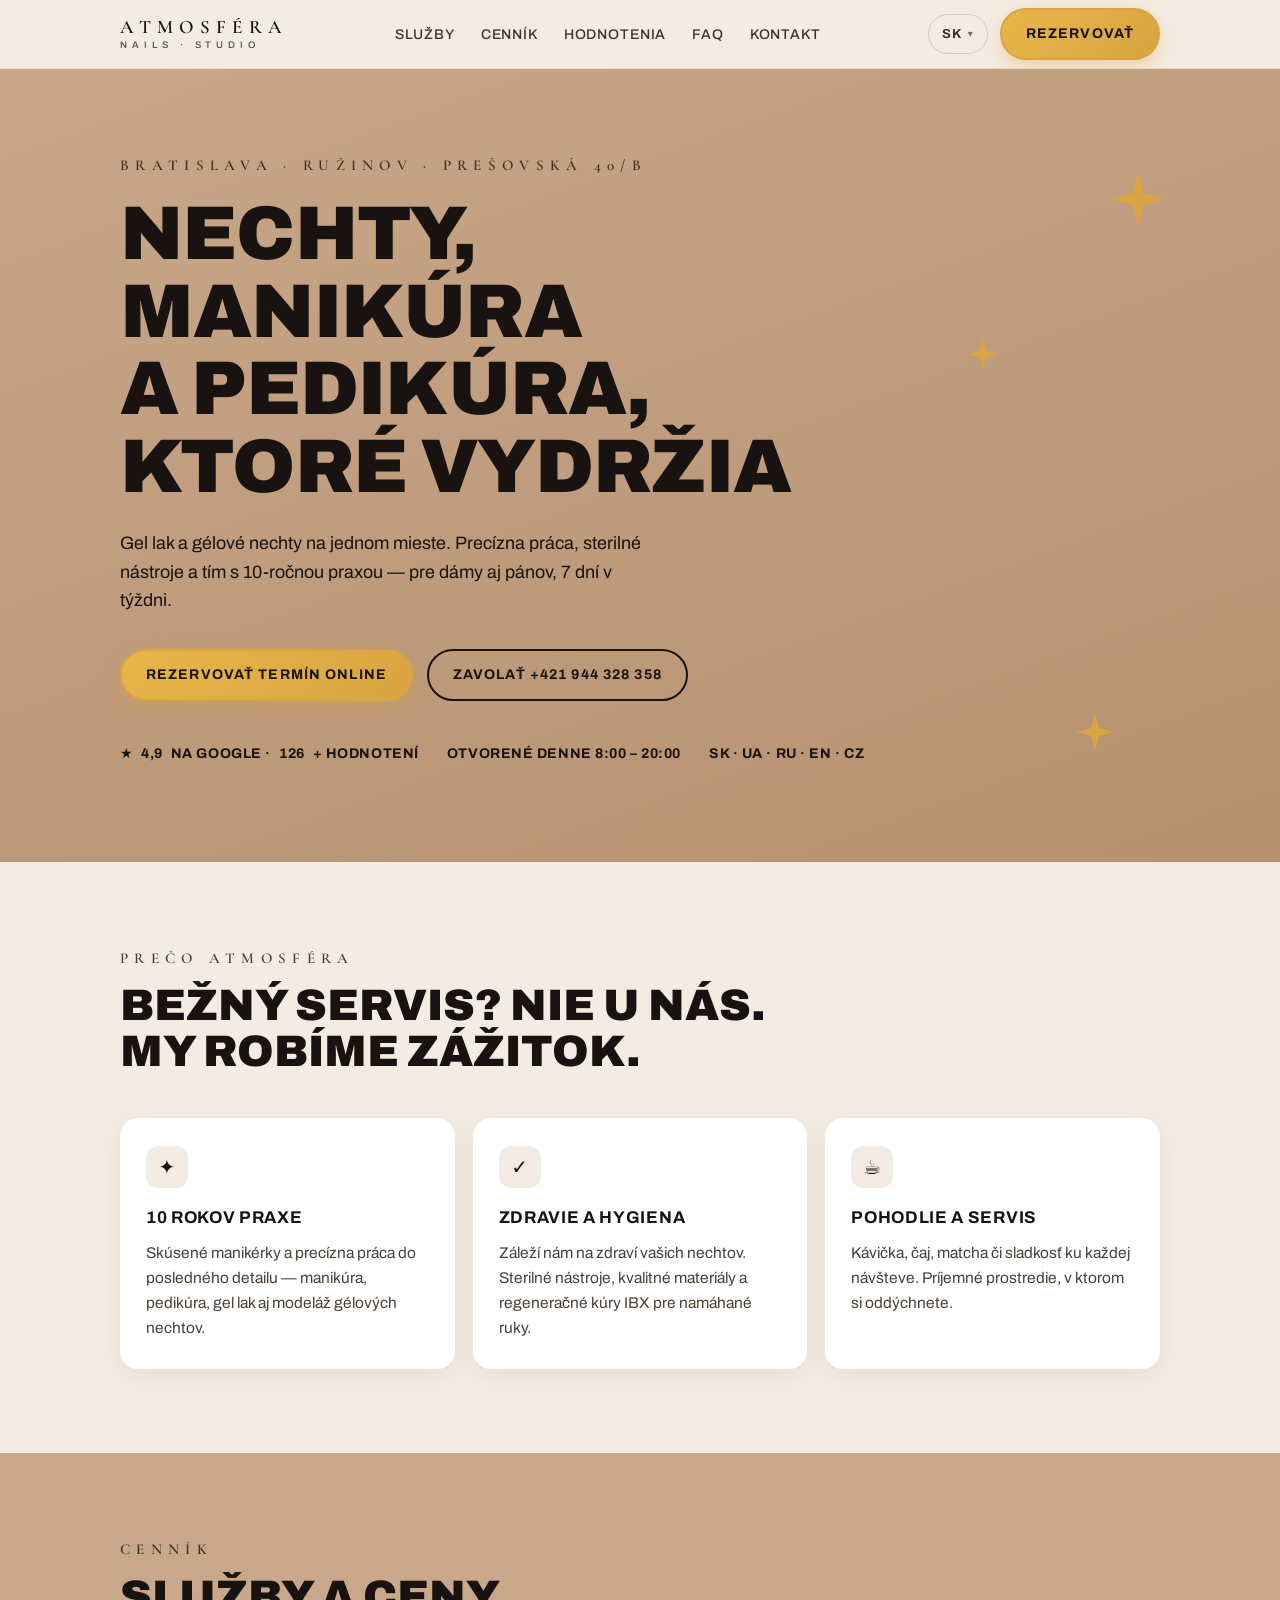
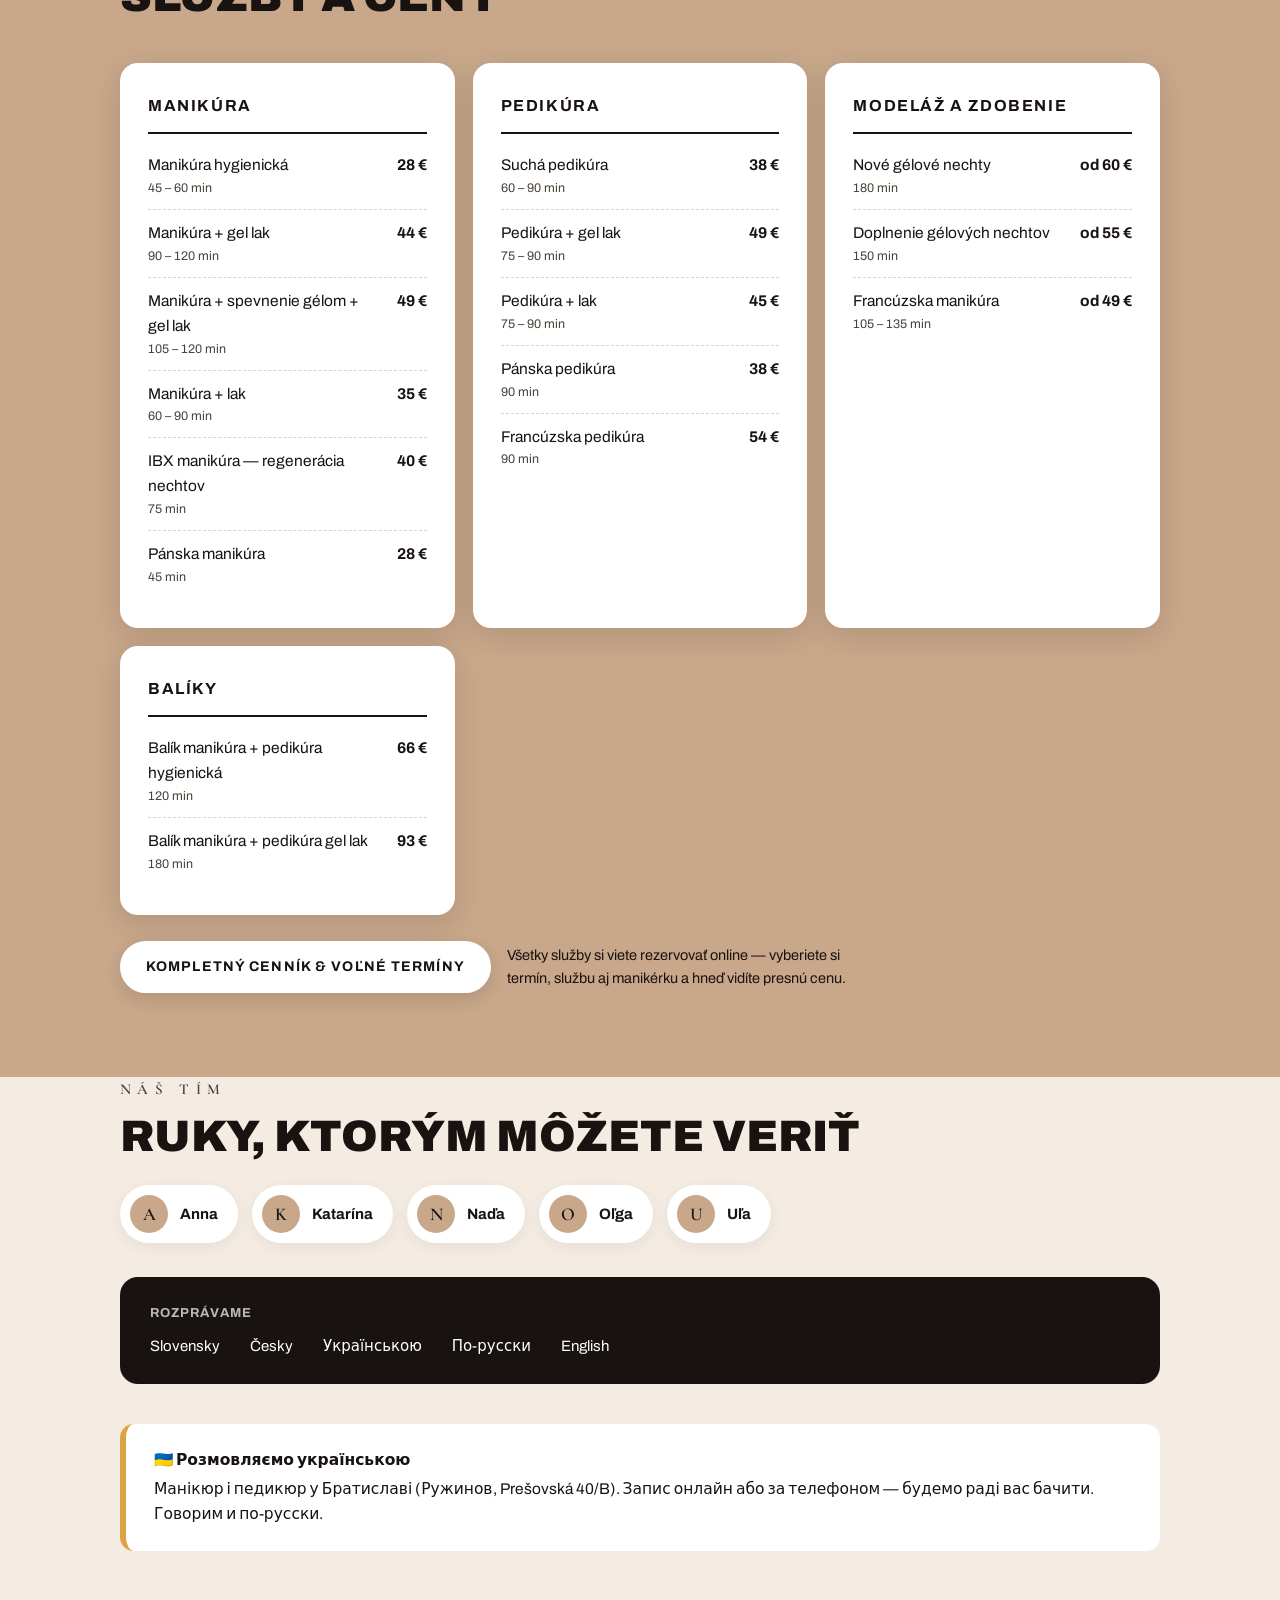
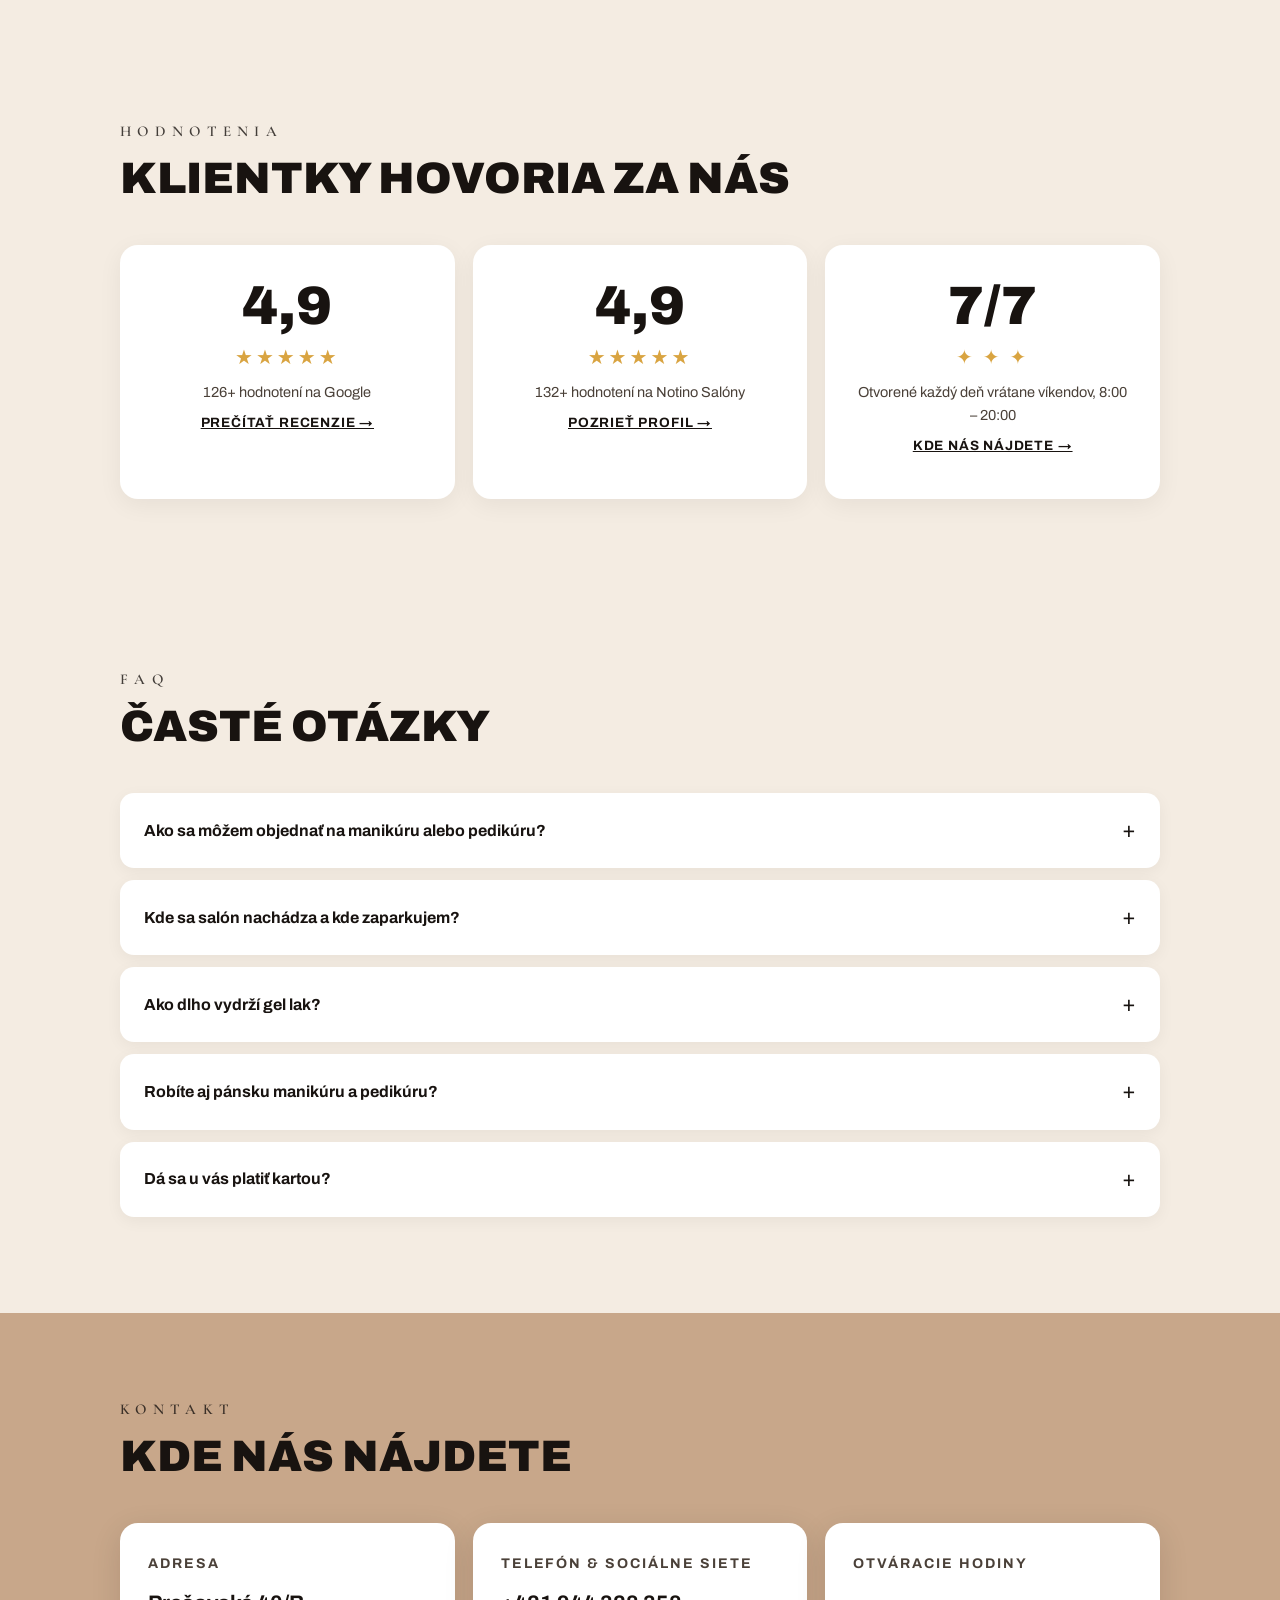
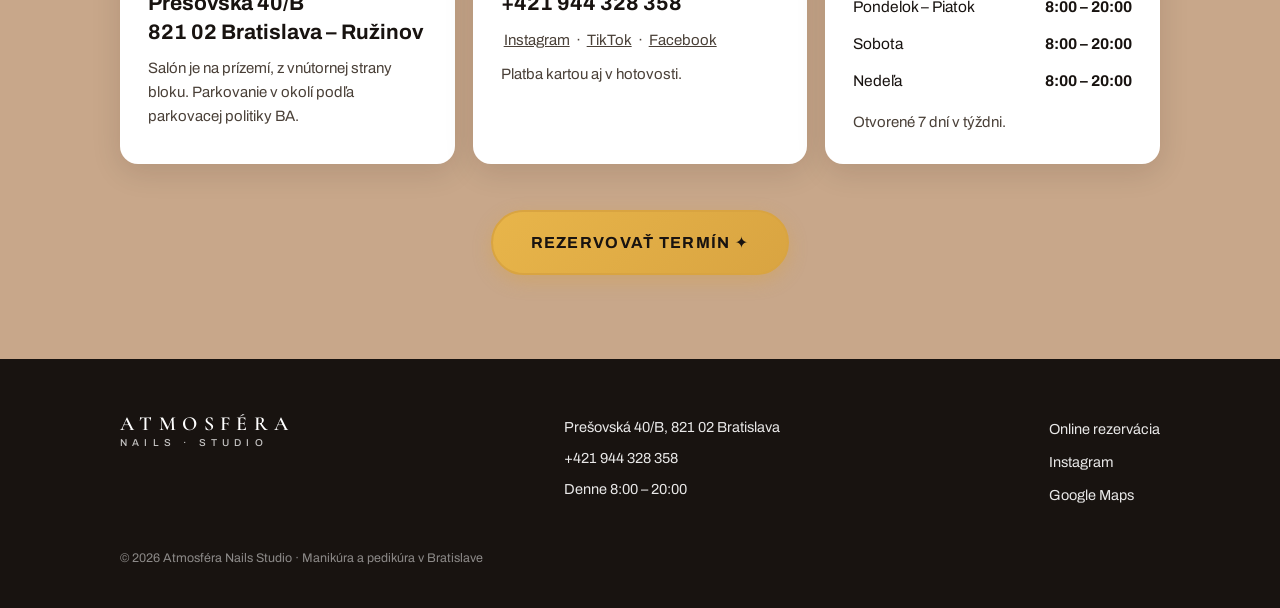
==== commit 161f511a: "Remove podology, close SEO gaps, make ratings data-driven Podology removed from all 6 language versi" ====
--- a/index.html
+++ b/index.html
@@ -3,32 +3,35 @@
 <head>
 <meta charset="UTF-8">
 <meta name="viewport" content="width=device-width, initial-scale=1.0">
-<title>Manikúra a pedikúra Bratislava – Ružinov | Atmosféra Nails Studio</title>
-<meta name="description" content="Manikúra, pedikúra, gel lak, gélové nechty a podologická starostlivosť v Bratislave – Ružinov, Prešovská 40B. Otvorené 7 dní v týždni 8:00 – 20:00. ★ 5,0 na Google. Rezervujte si termín online.">
-<link rel="canonical" href="https://vitaliifisenko95.github.io/atmosfera/">
-
-<link rel="alternate" hreflang="sk" href="https://vitaliifisenko95.github.io/atmosfera/" />
-<link rel="alternate" hreflang="cs" href="https://vitaliifisenko95.github.io/atmosfera/cs/" />
-<link rel="alternate" hreflang="de" href="https://vitaliifisenko95.github.io/atmosfera/de/" />
-<link rel="alternate" hreflang="uk" href="https://vitaliifisenko95.github.io/atmosfera/uk/" />
-<link rel="alternate" hreflang="ru" href="https://vitaliifisenko95.github.io/atmosfera/ru/" />
-<link rel="alternate" hreflang="en" href="https://vitaliifisenko95.github.io/atmosfera/en/" />
-<link rel="alternate" hreflang="x-default" href="https://vitaliifisenko95.github.io/atmosfera/" />
+<title>Nechtové štúdio Bratislava – manikúra a pedikúra | Atmosféra</title>
+<meta name="description" content="Manikúra, pedikúra, gel lak a gélové nechty v Bratislave – Ružinov, Prešovská 40B. Otvorené 7 dní v týždni 8:00 – 20:00. ★ 4,9 na Google. Rezervujte si termín online.">
+<link rel="canonical" href="https://atmosferanails.sk/">
+
+<link rel="alternate" hreflang="sk" href="https://atmosferanails.sk/" />
+<link rel="alternate" hreflang="cs" href="https://atmosferanails.sk/cs/" />
+<link rel="alternate" hreflang="de" href="https://atmosferanails.sk/de/" />
+<link rel="alternate" hreflang="uk" href="https://atmosferanails.sk/uk/" />
+<link rel="alternate" hreflang="ru" href="https://atmosferanails.sk/ru/" />
+<link rel="alternate" hreflang="en" href="https://atmosferanails.sk/en/" />
+<link rel="alternate" hreflang="x-default" href="https://atmosferanails.sk/" />
 
 <meta property="og:type" content="website">
 <meta property="og:locale" content="sk_SK">
 <meta property="og:site_name" content="Atmosféra Nails Studio">
-<meta property="og:title" content="Manikúra a pedikúra Bratislava – Ružinov | Atmosféra Nails Studio">
-<meta property="og:description" content="Manikúra, pedikúra, gel lak, gélové nechty a podologická starostlivosť v Bratislave – Ružinov, Prešovská 40B. Otvorené 7 dní v týždni 8:00 – 20:00. ★ 5,0 na Google.">
-<meta property="og:url" content="https://vitaliifisenko95.github.io/atmosfera/">
-<meta property="og:image" content="https://vitaliifisenko95.github.io/atmosfera/og.png">
+<meta property="og:title" content="Nechtové štúdio Bratislava – manikúra a pedikúra | Atmosféra">
+<meta property="og:description" content="Manikúra, pedikúra, gel lak a gélové nechty v Bratislave – Ružinov, Prešovská 40B. Otvorené 7 dní v týždni 8:00 – 20:00. ★ 4,9 na Google.">
+<meta property="og:url" content="https://atmosferanails.sk/">
+<meta property="og:image" content="https://atmosferanails.sk/og.png">
 <meta name="twitter:card" content="summary_large_image">
-<meta name="twitter:title" content="Manikúra a pedikúra Bratislava – Ružinov | Atmosféra Nails Studio">
-<meta name="twitter:description" content="Manikúra, pedikúra, gel lak, gélové nechty a podologická starostlivosť v Bratislave – Ružinov, Prešovská 40B. Otvorené denne 8:00 – 20:00.">
-<meta name="twitter:image" content="https://vitaliifisenko95.github.io/atmosfera/og.png">
+<meta name="twitter:title" content="Nechtové štúdio Bratislava – manikúra a pedikúra | Atmosféra">
+<meta name="twitter:description" content="Manikúra, pedikúra, gel lak a gélové nechty v Bratislave – Ružinov, Prešovská 40B. Otvorené denne 8:00 – 20:00.">
+<meta name="twitter:image" content="https://atmosferanails.sk/og.png">
 
 <meta name="theme-color" content="#C8A78A">
-<link rel="icon" href="data:image/svg+xml,%3Csvg xmlns='http://www.w3.org/2000/svg' viewBox='0 0 64 64'%3E%3Ccircle cx='32' cy='32' r='32' fill='%23C8A78A'/%3E%3Ctext x='32' y='44' font-family='Georgia,serif' font-size='34' text-anchor='middle' fill='%23181310'%3EA%3C/text%3E%3C/svg%3E">
+<link rel="icon" href="/favicon.ico" sizes="any">
+<link rel="icon" type="image/svg+xml" href="/favicon.svg">
+<link rel="icon" type="image/png" sizes="480x480" href="/favicon.png">
+<link rel="apple-touch-icon" href="/apple-touch-icon.png">
 
 <link rel="preconnect" href="https://fonts.googleapis.com">
 <link rel="preconnect" href="https://fonts.gstatic.com" crossorigin>
@@ -38,11 +41,11 @@
 {
   "@context": "https://schema.org",
   "@type": "NailSalon",
-  "@id": "https://vitaliifisenko95.github.io/atmosfera/#salon",
+  "@id": "https://atmosferanails.sk/#salon",
   "name": "Atmosféra Nails Studio",
-  "description": "Manikúra, pedikúra, gel lak, gélové nechty a podologická starostlivosť v Bratislave – Ružinov.",
-  "url": "https://vitaliifisenko95.github.io/atmosfera/",
-  "image": "https://vitaliifisenko95.github.io/atmosfera/og.png",
+  "description": "Manikúra, pedikúra, gel lak a gélové nechty v Bratislave – Ružinov.",
+  "url": "https://atmosferanails.sk/",
+  "image": "https://atmosferanails.sk/og.png",
   "telephone": "+421944328358",
   "priceRange": "€€",
   "currenciesAccepted": "EUR",
@@ -63,8 +66,13 @@
     "opens": "08:00",
     "closes": "20:00"
   }],
-  "aggregateRating": { "@type": "AggregateRating", "ratingValue": "5.0", "reviewCount": "106" },
-  "areaServed": "Bratislava",
+  "logo": "https://atmosferanails.sk/og.png",
+  "areaServed": [
+    { "@type": "City", "name": "Bratislava" },
+    { "@type": "Place", "name": "Ružinov" },
+    { "@type": "Place", "name": "Nivy" },
+    { "@type": "Place", "name": "Staré Mesto" }
+  ],
   "knowsLanguage": ["sk","cs","de","uk","ru","en"],
   "sameAs": [
     "https://maps.google.com/?cid=15489308746427992283",
@@ -77,7 +85,6 @@
     { "@type": "Offer", "itemOffered": { "@type": "Service", "name": "Manikúra hygienická" }, "price": "28", "priceCurrency": "EUR" },
     { "@type": "Offer", "itemOffered": { "@type": "Service", "name": "Manikúra + gel lak" }, "price": "44", "priceCurrency": "EUR" },
     { "@type": "Offer", "itemOffered": { "@type": "Service", "name": "Pedikúra + gel lak" }, "price": "49", "priceCurrency": "EUR" },
-    { "@type": "Offer", "itemOffered": { "@type": "Service", "name": "Podologická pedikúra" }, "price": "40", "priceCurrency": "EUR" },
     { "@type": "Offer", "itemOffered": { "@type": "Service", "name": "Nové gélové nechty" }, "price": "60", "priceCurrency": "EUR" }
   ]
 }
@@ -118,17 +125,44 @@
 </script>
 
 <link rel="stylesheet" href="styles.css">
+
+<meta name="geo.region" content="SK-BL">
+<meta name="geo.placename" content="Bratislava – Ružinov">
+<meta name="geo.position" content="48.1606295;17.1452902">
+<meta name="ICBM" content="48.1606295, 17.1452902">
+<meta property="og:image:width" content="1200">
+<meta property="og:image:height" content="630">
+<meta property="og:image:alt" content="Atmosféra Nails Studio – manikúra a pedikúra v Bratislave">
+
+<script type="application/ld+json">
+{
+  "@context": "https://schema.org",
+  "@graph": [
+    {
+      "@type": "WebSite",
+      "@id": "https://atmosferanails.sk/#website",
+      "url": "https://atmosferanails.sk/",
+      "name": "Atmosféra Nails Studio",
+      "inLanguage": "sk",
+      "publisher": { "@id": "https://atmosferanails.sk/#salon" }
+    },
+    { "@type": "Service", "serviceType": "Manikúra", "name": "Manikúra v Bratislave", "provider": { "@id": "https://atmosferanails.sk/#salon" }, "areaServed": { "@type": "City", "name": "Bratislava" }, "offers": { "@type": "Offer", "price": "28", "priceCurrency": "EUR", "url": "https://www.notino.sk/salony/atmosfera-nails-studio/" } },
+    { "@type": "Service", "serviceType": "Pedikúra", "name": "Pedikúra v Bratislave", "provider": { "@id": "https://atmosferanails.sk/#salon" }, "areaServed": { "@type": "City", "name": "Bratislava" }, "offers": { "@type": "Offer", "price": "38", "priceCurrency": "EUR", "url": "https://www.notino.sk/salony/atmosfera-nails-studio/" } },
+    { "@type": "Service", "serviceType": "Gel lak", "name": "Gel lak v Bratislave", "provider": { "@id": "https://atmosferanails.sk/#salon" }, "areaServed": { "@type": "City", "name": "Bratislava" }, "offers": { "@type": "Offer", "price": "44", "priceCurrency": "EUR", "url": "https://www.notino.sk/salony/atmosfera-nails-studio/" } },
+    { "@type": "Service", "serviceType": "Gélové nechty", "name": "Gélové nechty v Bratislave", "provider": { "@id": "https://atmosferanails.sk/#salon" }, "areaServed": { "@type": "City", "name": "Bratislava" }, "offers": { "@type": "Offer", "price": "60", "priceCurrency": "EUR", "url": "https://www.notino.sk/salony/atmosfera-nails-studio/" } }
+  ]
+}
+</script>
 </head>
 <body>
 
 <header>
   <div class="wrap nav">
     <a class="wordmark" href="#top">Atmosféra<small>Nails · Studio</small></a>
-    <nav>
+    <nav aria-label="Hlavná navigácia">
       <ul class="nav-links" id="navLinks">
         <li><a href="#sluzby">Služby</a></li>
         <li><a href="#cennik">Cenník</a></li>
-        <li><a href="#podologia">Podológia</a></li>
         <li><a href="#hodnotenia">Hodnotenia</a></li>
         <li><a href="#faq">FAQ</a></li>
         <li><a href="#kontakt">Kontakt</a></li>
@@ -162,14 +196,14 @@
 
   <div class="wrap">
     <p class="eyebrow">Bratislava · Ružinov · Prešovská 40/B</p>
-    <h1>Manikúra a&nbsp;pedikúra, ktorá vydrží</h1>
-    <p class="lead">Gel lak, gélové nechty aj podologická starostlivosť na jednom mieste. Precízna práca, sterilné nástroje a tím s 10‑ročnou praxou — pre dámy aj pánov, 7 dní v týždni.</p>
+    <h1>Nechty, manikúra a&nbsp;pedikúra, ktoré vydržia</h1>
+    <p class="lead">Gel lak a gélové nechty na jednom mieste. Precízna práca, sterilné nástroje a tím s 10‑ročnou praxou — pre dámy aj pánov, 7 dní v týždni.</p>
     <div class="hero-cta">
       <a class="btn" href="https://www.notino.sk/salony/atmosfera-nails-studio/" target="_blank" rel="noopener">Rezervovať termín online</a>
       <a class="btn ghost" href="tel:+421944328358">Zavolať +421 944 328 358</a>
     </div>
     <div class="trust">
-      <span>★ 5,0 na Google · 106+ hodnotení</span>
+      <span>★ <span data-rev="google.rating">4,9</span> na Google · <span data-rev="google.count">126</span>+ hodnotení</span>
       <span>Otvorené denne 8:00 – 20:00</span>
       <span>SK · UA · RU · EN · CZ</span>
     </div>
@@ -188,11 +222,6 @@
         <div class="ic">✦</div>
         <h3>10 rokov praxe</h3>
         <p>Skúsené manikérky a precízna práca do posledného detailu — manikúra, pedikúra, gel lak aj modeláž gélových nechtov.</p>
-      </div>
-      <div class="card">
-        <div class="ic">✚</div>
-        <h3>Podológ v tíme</h3>
-        <p>Odborne riešime zarastené a zhrubnuté nechty, kurie oká a poskytujeme podologické konzultácie.</p>
       </div>
       <div class="card">
         <div class="ic">✓</div>
@@ -232,7 +261,6 @@
         <div class="price-row"><span class="nm">Suchá pedikúra<span class="tm">60 – 90 min</span></span><span class="dots"></span><span class="pr">38 €</span></div>
         <div class="price-row"><span class="nm">Pedikúra + gel lak<span class="tm">75 – 90 min</span></span><span class="dots"></span><span class="pr">49 €</span></div>
         <div class="price-row"><span class="nm">Pedikúra + lak<span class="tm">75 – 90 min</span></span><span class="dots"></span><span class="pr">45 €</span></div>
-        <div class="price-row"><span class="nm">Podologická pedikúra<span class="tm">90 min</span></span><span class="dots"></span><span class="pr">40 €</span></div>
         <div class="price-row"><span class="nm">Pánska pedikúra<span class="tm">90 min</span></span><span class="dots"></span><span class="pr">38 €</span></div>
         <div class="price-row"><span class="nm">Francúzska pedikúra<span class="tm">90 min</span></span><span class="dots"></span><span class="pr">54 €</span></div>
       </div>
@@ -245,39 +273,15 @@
       </div>
 
       <div class="price-card">
-        <h3>Balíky &amp; podológia</h3>
+        <h3>Balíky</h3>
         <div class="price-row"><span class="nm">Balík manikúra + pedikúra hygienická<span class="tm">120 min</span></span><span class="dots"></span><span class="pr">66 €</span></div>
         <div class="price-row"><span class="nm">Balík manikúra + pedikúra gel lak<span class="tm">180 min</span></span><span class="dots"></span><span class="pr">93 €</span></div>
-        <div class="price-row"><span class="nm">Podologická konzultácia<span class="tm">15 min</span></span><span class="dots"></span><span class="pr">10 €</span></div>
-        <div class="price-row"><span class="nm">Ošetrenie zarasteného nechtu<span class="tm">30 min</span></span><span class="dots"></span><span class="pr">od 15 €</span></div>
-        <div class="price-row"><span class="nm">Ošetrenie kurieho oka<span class="tm">30 min</span></span><span class="dots"></span><span class="pr">10 €</span></div>
       </div>
 
     </div>
     <div class="price-note">
       <a class="btn light" href="https://www.notino.sk/salony/atmosfera-nails-studio/" target="_blank" rel="noopener">Kompletný cenník &amp; voľné termíny</a>
       <p>Všetky služby si viete rezervovať online — vyberiete si termín, službu aj manikérku a hneď vidíte presnú cenu.</p>
-    </div>
-  </div>
-</section>
-
-<!-- ============ PODOLOGY ============ -->
-<section id="podologia">
-  <div class="wrap split">
-    <div>
-      <p class="eyebrow">Podológia</p>
-      <h2>Pedikúra, ktorá rieši aj problémy</h2>
-      <p>Okrem estetickej pedikúry ponúkame <strong>podologickú pedikúru v Bratislave</strong> — vykonáva ju vysokokvalifikovaný podológ. Súčasťou návštevy je poradenstvo o stave chodidiel a nechtov, vhodnej obuvi a domácej starostlivosti.</p>
-      <p>Odborne ošetríme zarastené nechty, zhrubnuté či mykotické nechty a kurie oká — šetrne a tak, aby sa vám chodilo ľahšie.</p>
-    </div>
-    <div class="bubble">
-      <ul>
-        <li><span>Podologická konzultácia s rozborom</span><b>10 €</b></li>
-        <li><span>Podologická pedikúra</span><b>40 €</b></li>
-        <li><span>Zarastený necht</span><b>15 – 25 €</b></li>
-        <li><span>Zhrubnutý / mykotický necht</span><b>5 – 10 €</b></li>
-        <li><span>Tamponáda nechtu</span><b>5 €</b></li>
-      </ul>
     </div>
   </div>
 </section>
@@ -316,15 +320,15 @@
     </div>
     <div class="rate-band">
       <div class="rate-card">
-        <div class="num">5,0</div>
+        <div class="num" data-rev="google.rating">4,9</div>
         <div class="stars">★★★★★</div>
-        <p>106+ hodnotení na Google</p>
+        <p><span data-rev="google.count">126</span>+ hodnotení na Google</p>
         <a href="https://maps.google.com/?cid=15489308746427992283" target="_blank" rel="noopener">Prečítať recenzie →</a>
       </div>
       <div class="rate-card">
-        <div class="num">4,9</div>
+        <div class="num" data-rev="notino.rating">4,9</div>
         <div class="stars">★★★★★</div>
-        <p>117+ hodnotení na Notino Salóny</p>
+        <p><span data-rev="notino.count">132</span>+ hodnotení na Notino Salóny</p>
         <a href="https://www.notino.sk/salony/atmosfera-nails-studio/" target="_blank" rel="noopener">Pozrieť profil →</a>
       </div>
       <div class="rate-card">
--- a/styles.css
+++ b/styles.css
@@ -98,6 +98,7 @@
   letter-spacing:.08em;text-transform:uppercase;
   padding:13px 24px;border-radius:999px;
   border:2px solid var(--gold);
+  white-space:nowrap;
   box-shadow:0 6px 18px rgba(217,164,65,.38);
   transition:transform .15s ease, box-shadow .15s ease, filter .15s ease;
   cursor:pointer;
@@ -240,19 +241,6 @@
 .price-row .tm{display:block;font-size:12.5px;color:var(--ink-soft);font-weight:400}
 .price-note{margin-top:26px;display:flex;gap:16px;align-items:center;flex-wrap:wrap}
 .price-note p{font-size:14.5px;max-width:46ch}
-
-/* ---------- podology ---------- */
-.split{display:grid;grid-template-columns:1.1fr .9fr;gap:48px;align-items:center}
-.split p{margin-top:16px;color:var(--ink-soft)}
-.bubble{
-  background:var(--paper);border-radius:var(--radius);
-  padding:30px;box-shadow:0 8px 30px rgba(24,19,16,.08);
-  font-size:15.5px;
-}
-.bubble ul{list-style:none}
-.bubble li{padding:10px 0;border-bottom:1px dashed rgba(24,19,16,.15);display:flex;justify-content:space-between;gap:12px}
-.bubble li:last-child{border-bottom:0}
-.bubble li b{white-space:nowrap}
 
 /* ---------- team / languages ---------- */
 .team-row{display:flex;gap:14px;flex-wrap:wrap;margin-top:26px}
@@ -362,7 +350,6 @@
 
 /* ---- phones & small tablets: collapse nav, show hamburger + sticky CTA ---- */
 @media(max-width:860px){
-  .split{grid-template-columns:1fr}
   .nav-links{
     display:none;
     position:absolute;top:68px;left:0;right:0;
@@ -390,7 +377,6 @@
   .card{padding:24px 20px}
   .price-card{padding:24px 20px}
   .contact-card{padding:26px 22px}
-  .bubble{padding:24px 20px}
   .langs{padding:22px 22px}
   .ua-note{padding:20px 20px}
   .rate-card .num{font-size:46px}
